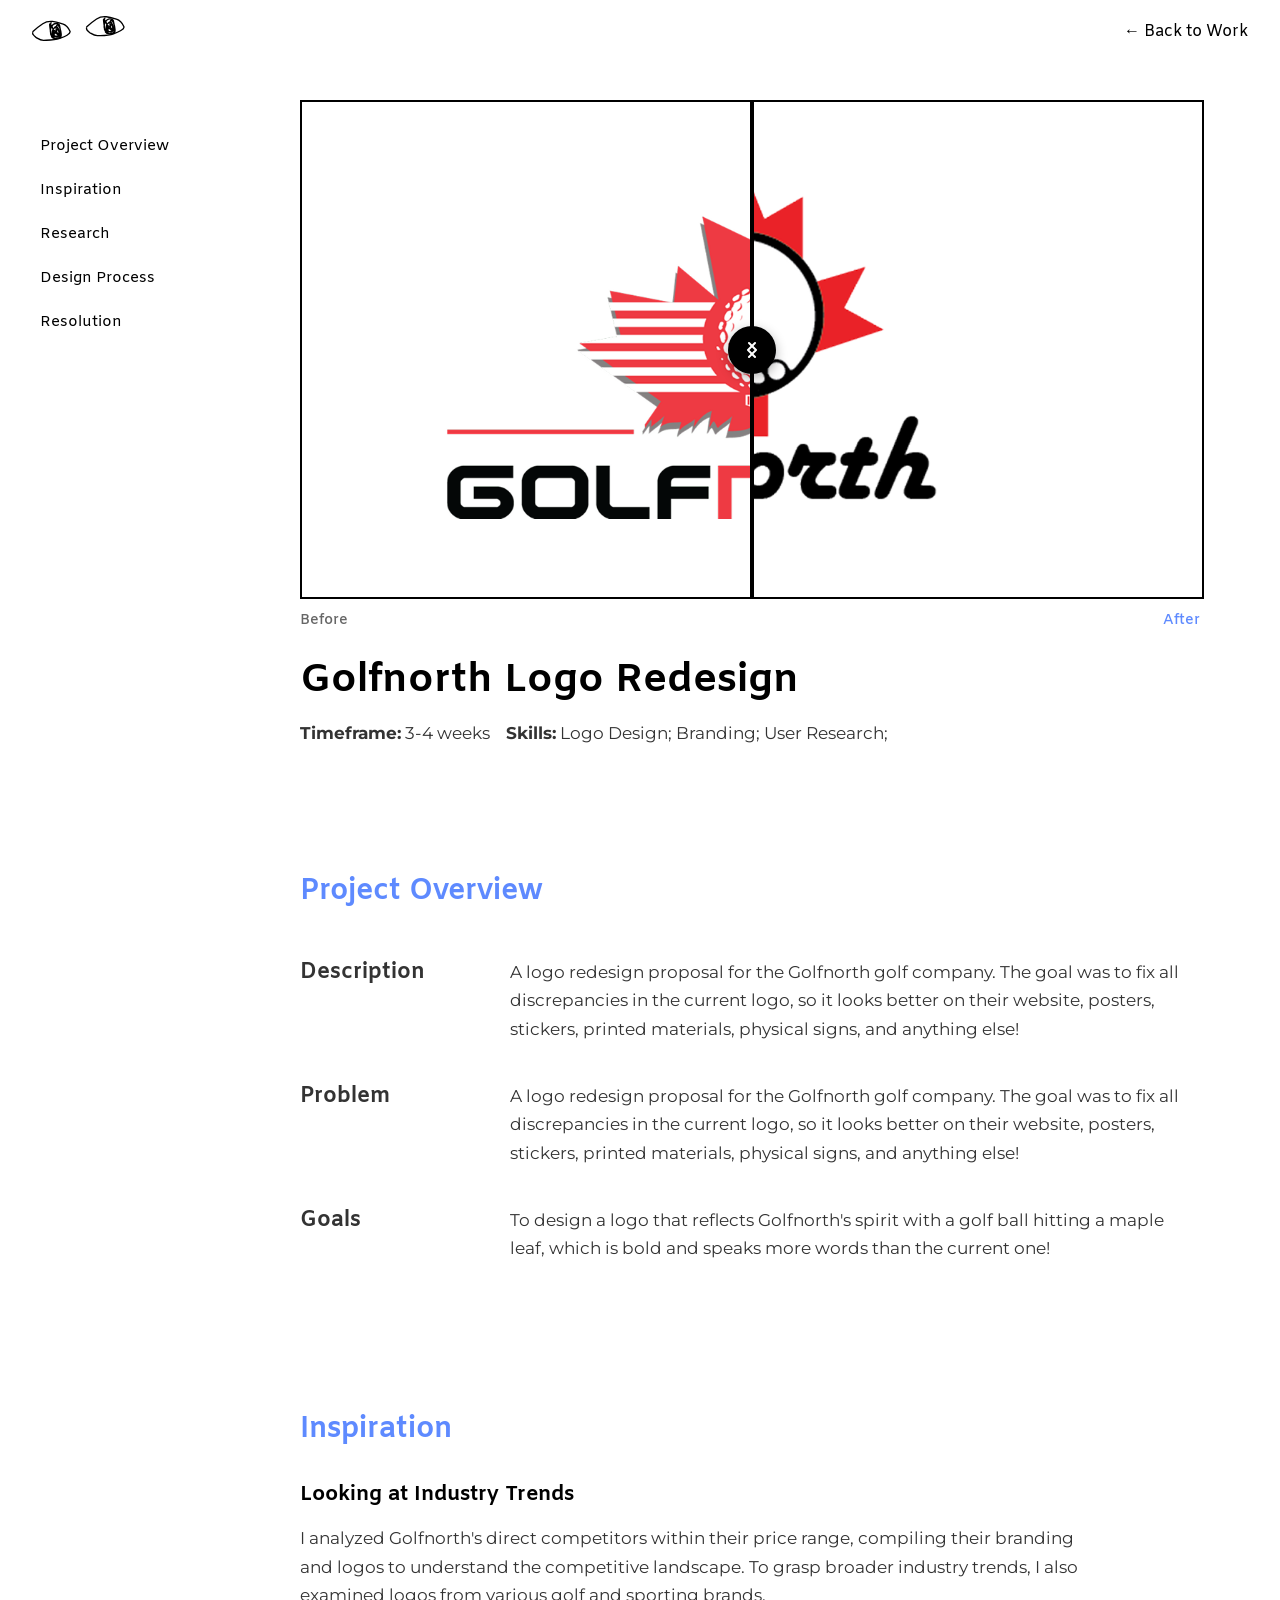
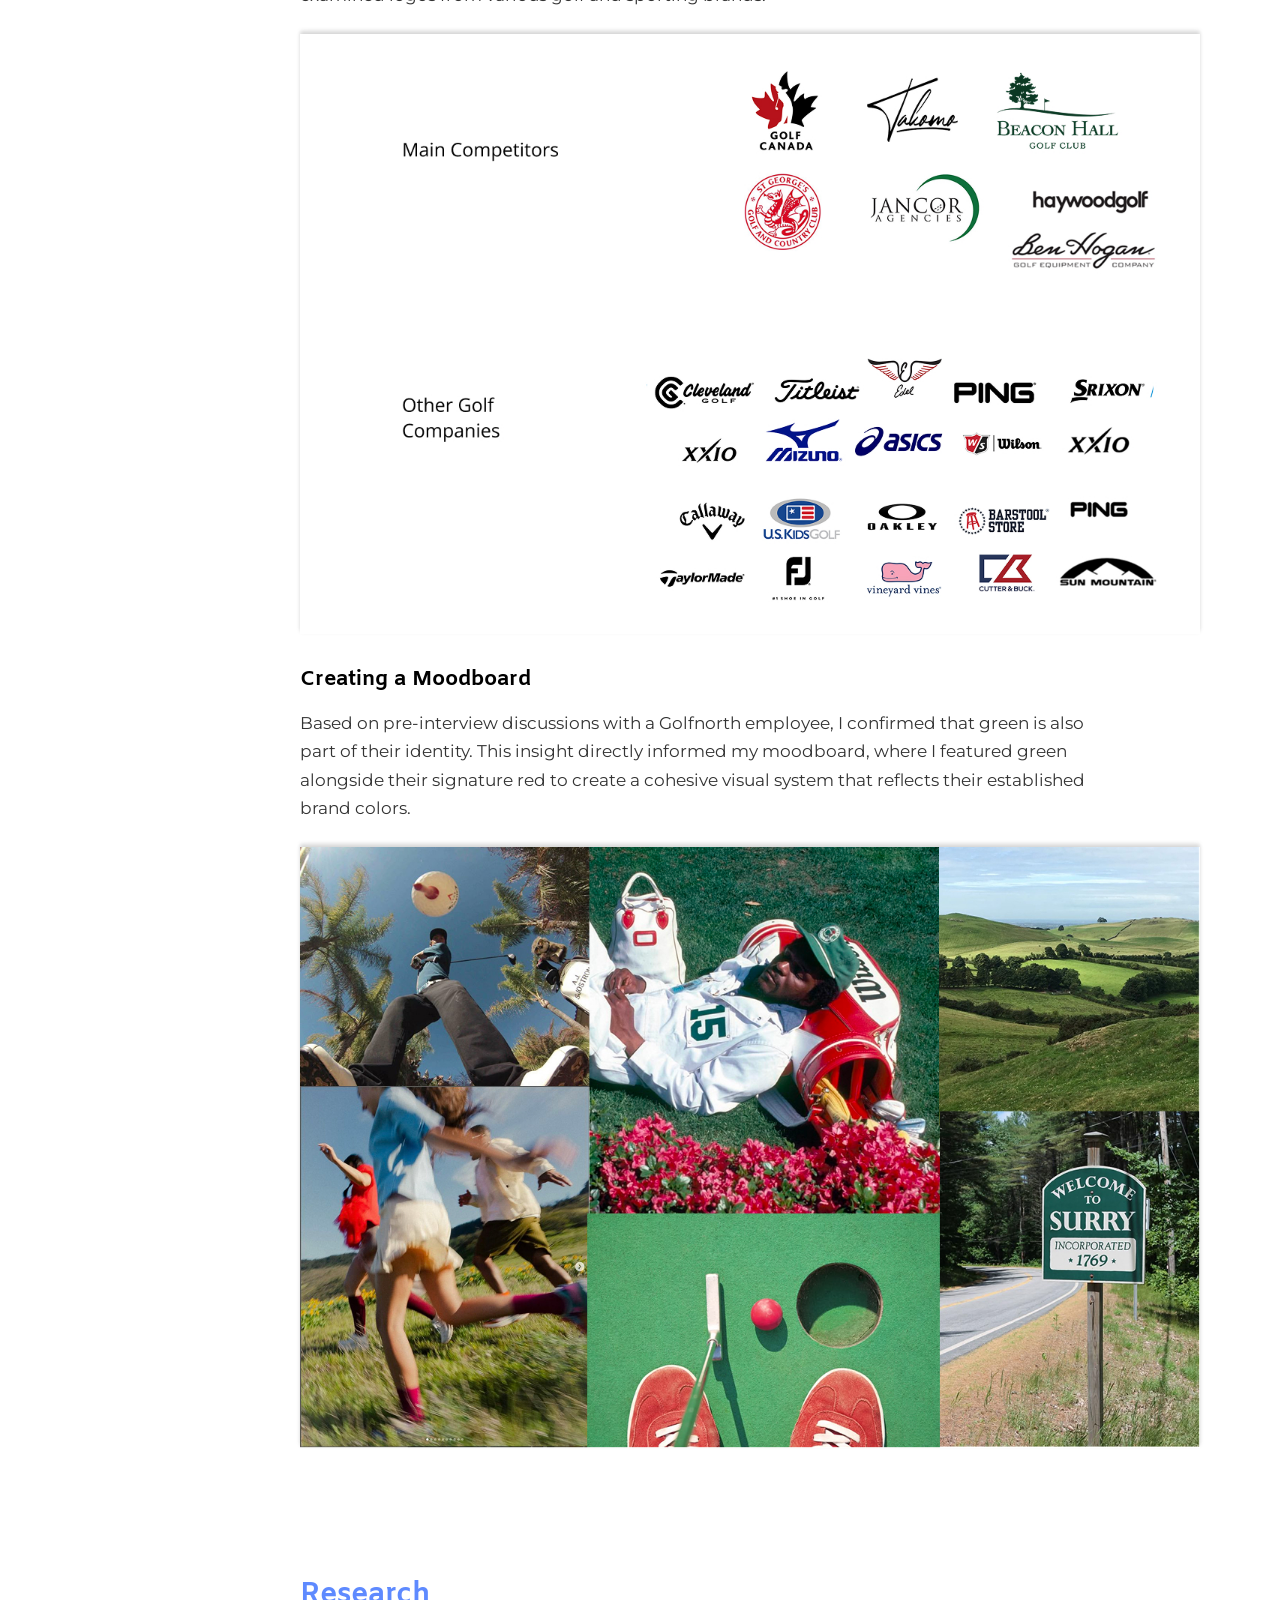
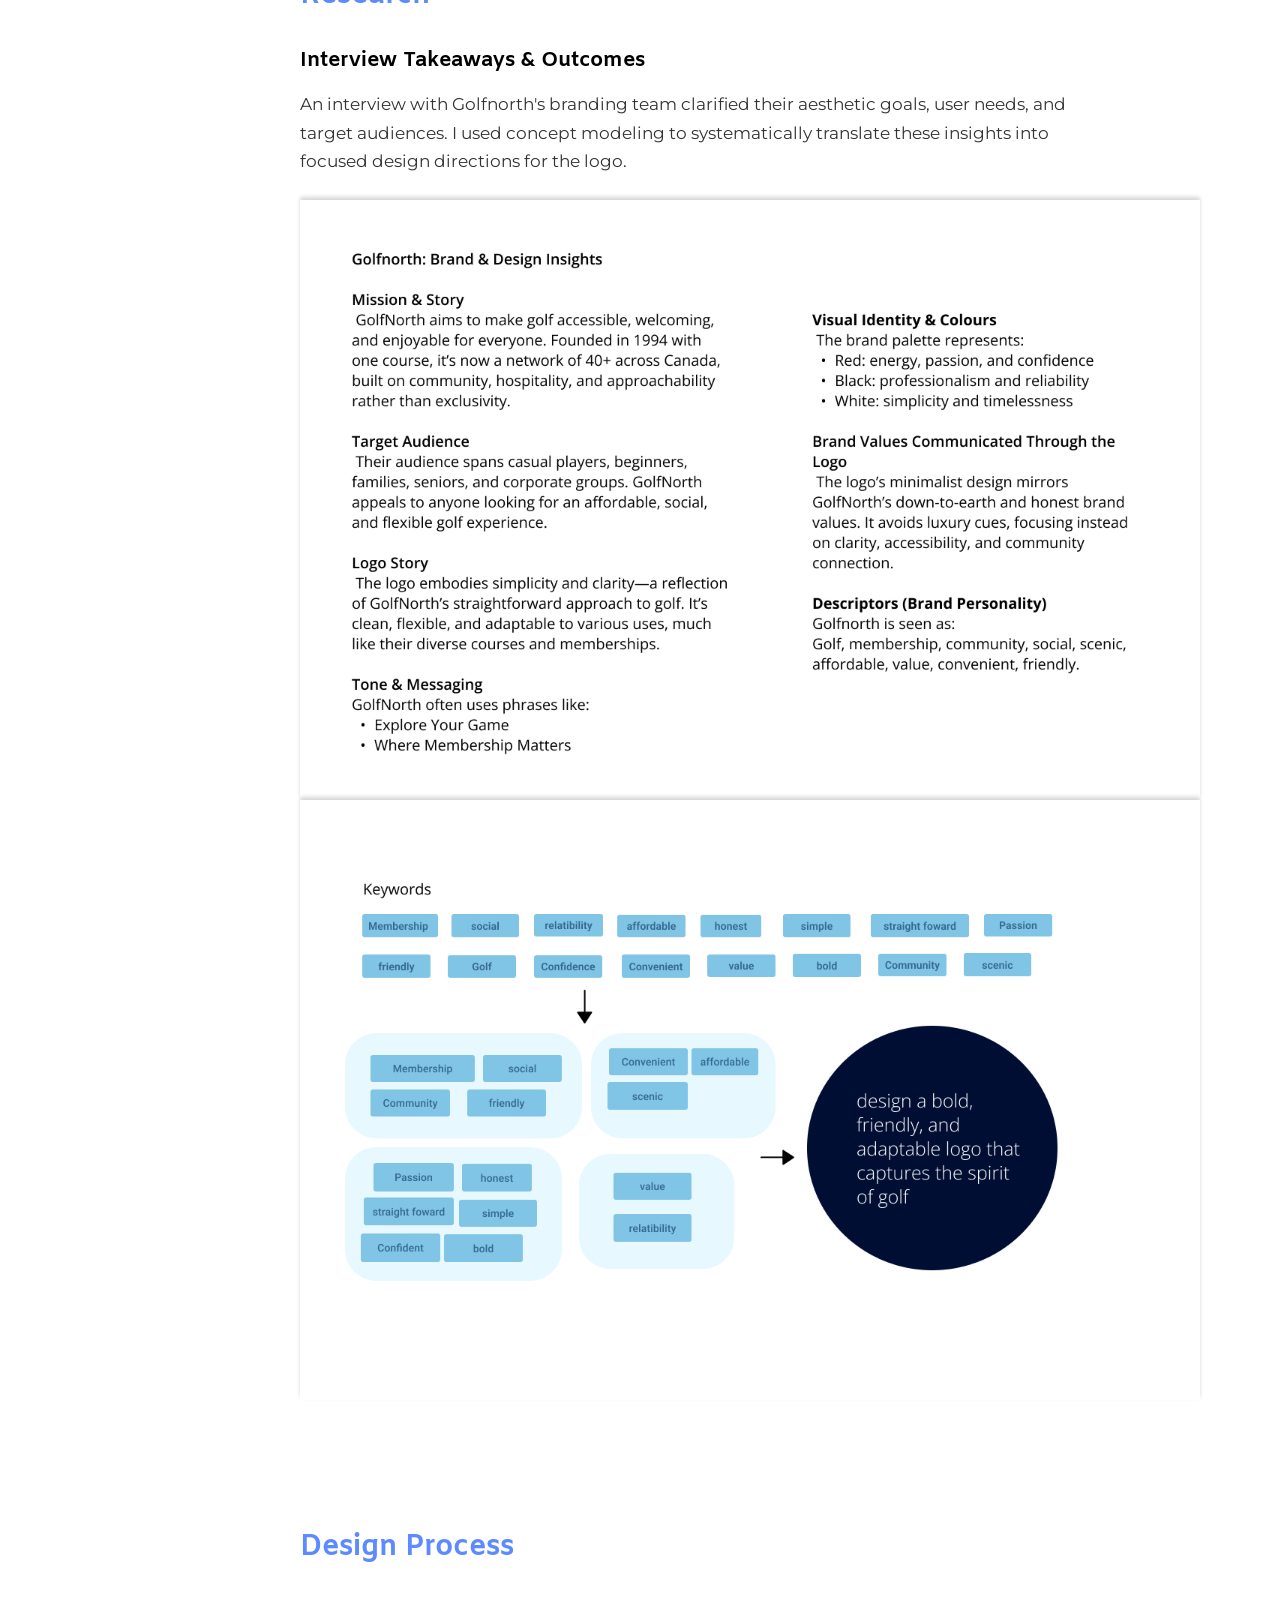
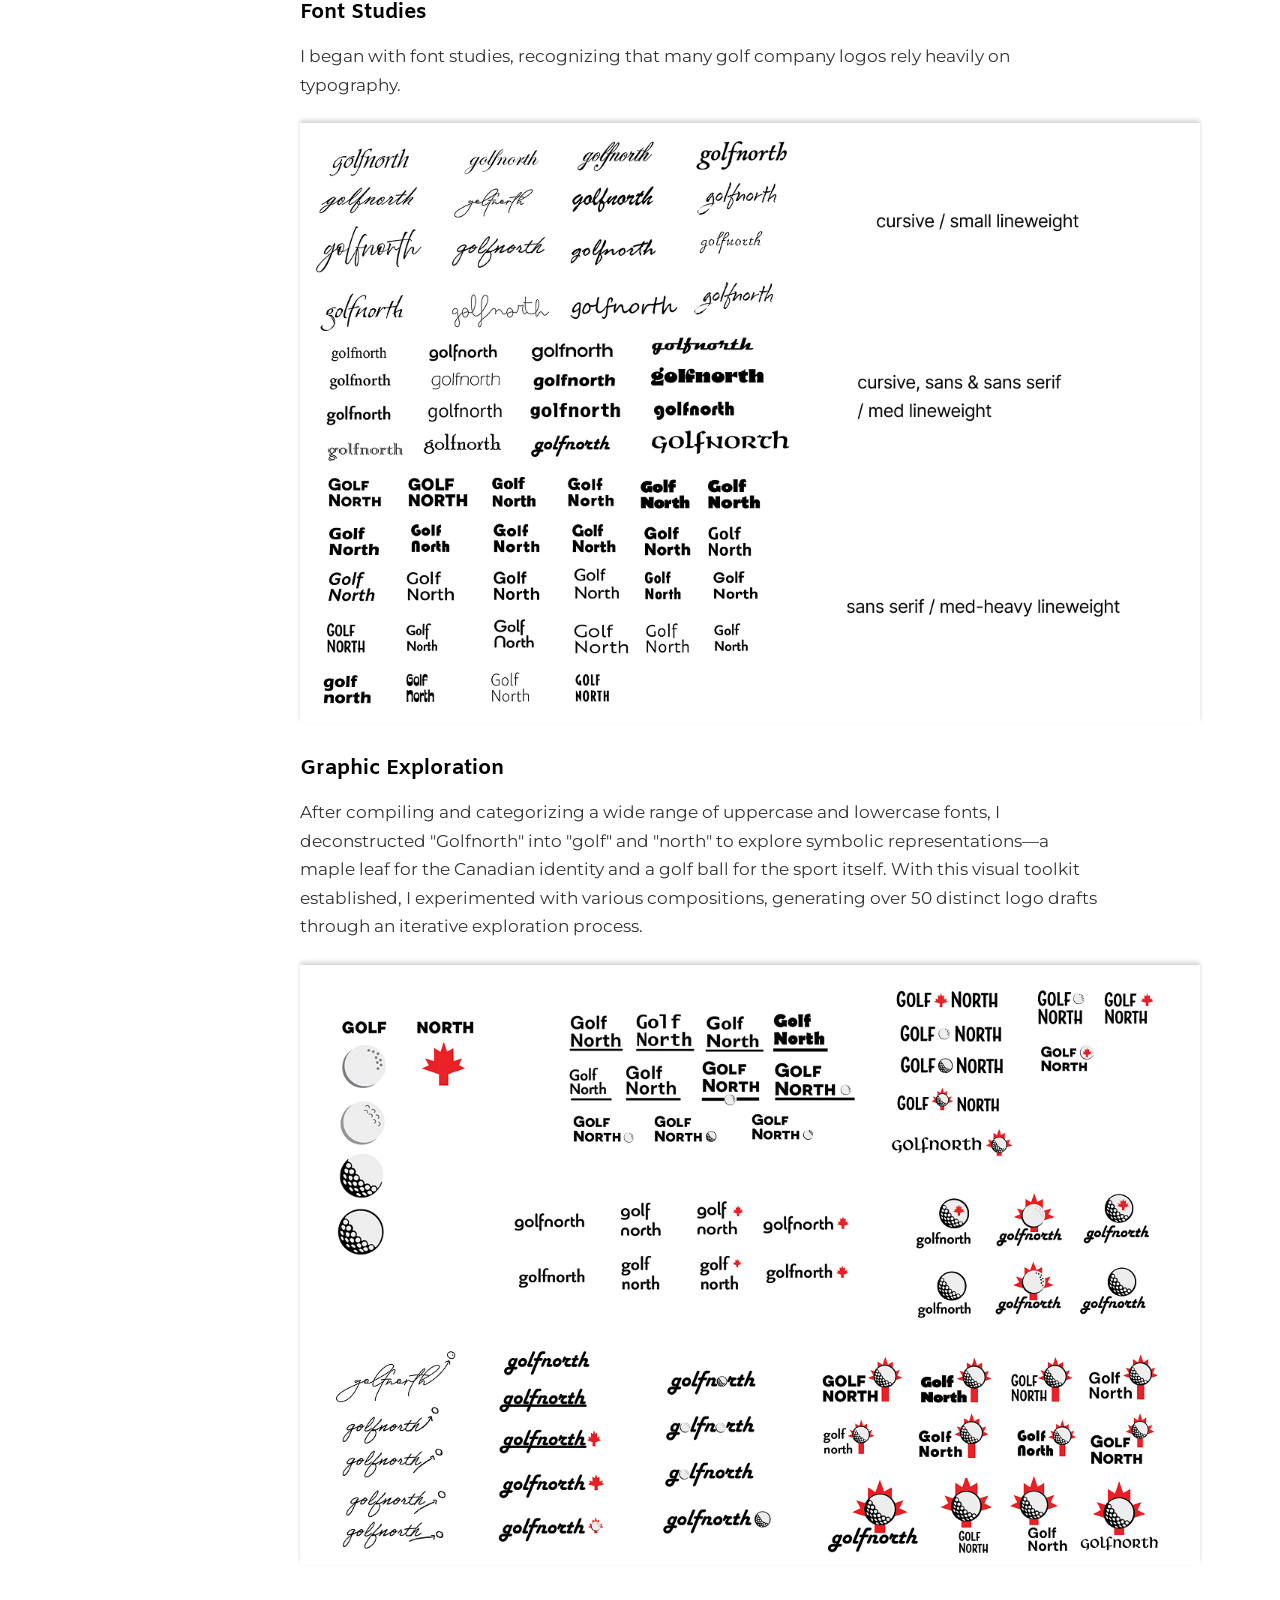
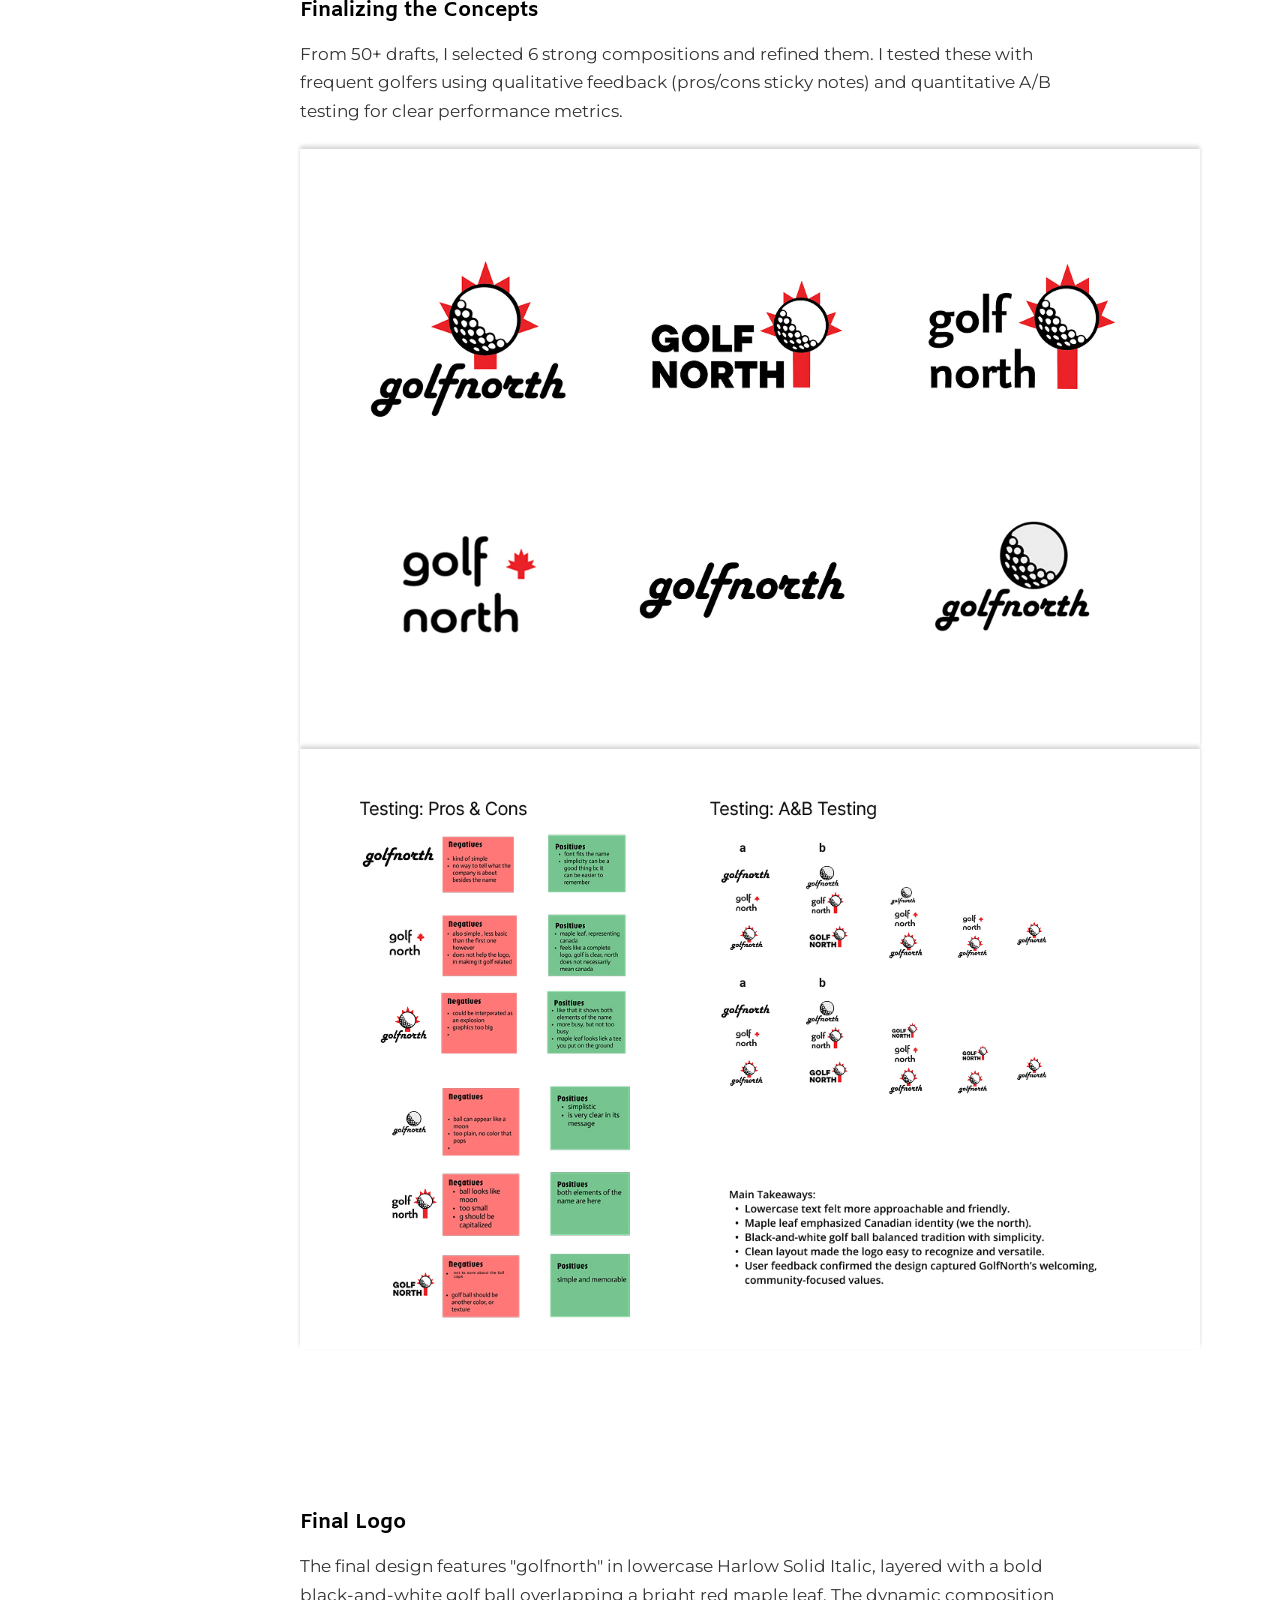
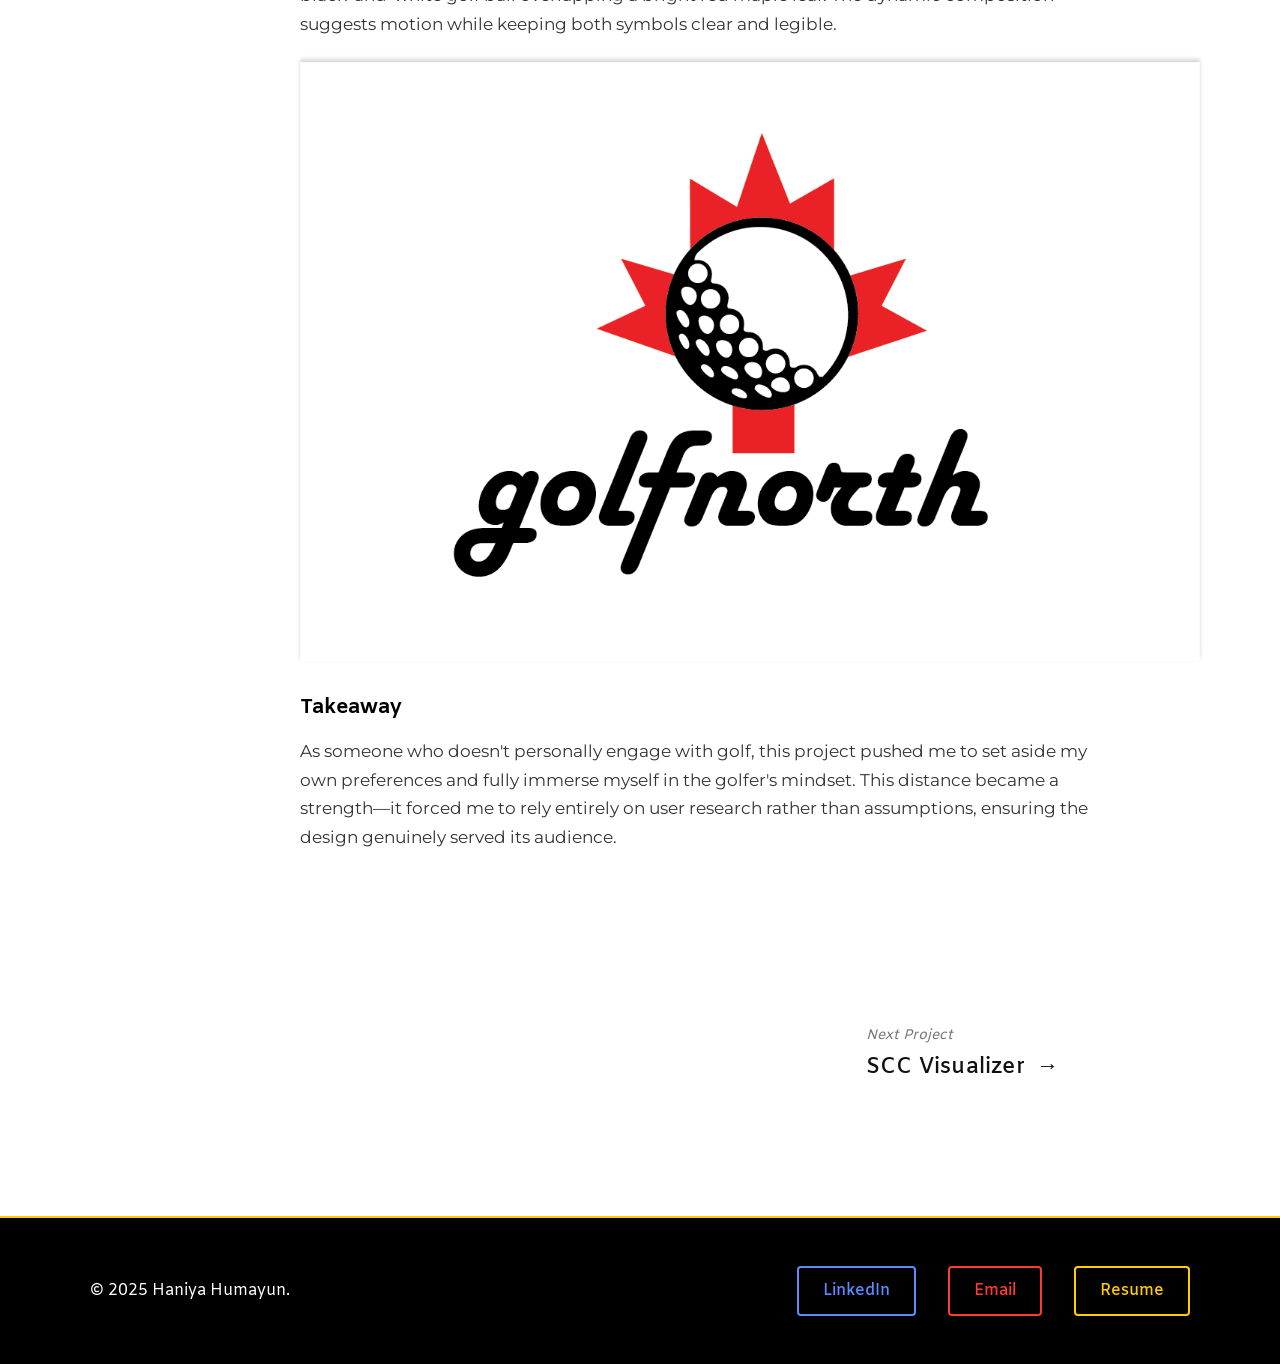
==== golf.HTML @ 15793530 "Add files via upload" ====
<!doctype html>
<html lang="en">
<head>
  <meta charset="UTF-8" />
  <meta name="viewport" content="width=device-width, initial-scale=1.0" />
  <title>Golfnorth Redesign - Haniya Humayun</title>
  <link href="https://fonts.googleapis.com/css2?family=Amiko:wght@400;700&family=Montserrat:wght@300;400;600&display=swap" rel="stylesheet">
  <link rel="stylesheet" href="base.css" />
<link rel="stylesheet" href="project.css" />
</head>
<body class="project-page golf-page">
  <!-- Header -->
  <header class="project-header">
    <a href="index.html" class="eyes-logo">
      <img src="eyelogo.svg" alt="Logo" />
    </a>
    <a href="index.html#works" class="back-link">← Back to Work</a>
  </header>

  <main class="project-main">
    <div class="project-layout">
      <!-- Vertical Navigation -->
      <nav class="project-nav" id="projectNav">
  <div class="nav-sticky">
    <a href="#overview">Project Overview</a>
    <a href="#inspiration">Inspiration</a>
    <a href="#research">Research</a>
    <a href="#design-process">Design Process</a>
    <a href="#resolution">Resolution</a>
  </div>
</nav>

      <!-- Content -->
      <div class="project-content">
        
        <!-- Hero with Before/After Slider -->
        <section id="hero" class="content-section">
          <div class="before-after-slider">
            <div class="slider-container">
              <img src="afterafter.png" alt="Old Golfnorth Logo" class="before-image" />
              <img src="beforebefore.png" alt="New Golfnorth Logo" class="after-image" />
              <div class="slider-handle" id="sliderHandle">
                <div class="slider-line"></div>
                <div class="slider-button">
                  <svg width="24" height="24" viewBox="0 0 24 24" fill="none" xmlns="http://www.w3.org/2000/svg">
                    <path d="M15 19L8 12L15 5" stroke="white" stroke-width="2" stroke-linecap="round" stroke-linejoin="round"/>
                    <path d="M9 19L16 12L9 5" stroke="white" stroke-width="2" stroke-linecap="round" stroke-linejoin="round"/>
                  </svg>
                </div>
              </div>
            </div>
            <div class="slider-labels">
              <span class="label-before">Before</span>
              <span class="label-after">After</span>
            </div>
          </div>
          
         <div class="hero-meta">
      <h1>Golfnorth Logo Redesign</h1>
      <p class="project-meta">
        <strong>Timeframe:</strong> 3-4 weeks &nbsp;&nbsp;
        <strong>Skills:</strong> Logo Design; Branding; User Research; 
      </p>
    </div>
        </section>

        <!-- Project Overview -->
        <section id="overview" class="content-section">
          <h2>Project Overview</h2>
          <div class="overview-item">
            <h3>Description</h3>
            <p>A logo redesign proposal for the Golfnorth golf company. The goal was to fix all discrepancies in the current logo, so it looks better on their website, posters, stickers, printed materials, physical signs, and anything else!</p>
          </div>

          <div class="overview-item">
            <h3>Problem</h3>
            <p>A logo redesign proposal for the Golfnorth golf company. The goal was to fix all discrepancies in the current logo, so it looks better on their website, posters, stickers, printed materials, physical signs, and anything else!</p>
          </div>

          <div class="overview-item">
            <h3>Goals</h3>
            <p>To design a logo that reflects Golfnorth's spirit with a golf ball hitting a maple leaf, which is bold and speaks more words than the current one!</p>
          </div>
        </section>

        <!-- Inspiration -->
        <section id="inspiration" class="content-section">
          <h2>Inspiration</h2>
          <h3>Looking at Industry Trends</h3>
          <p>I analyzed Golfnorth's direct competitors within their price range, compiling their branding and logos to understand the competitive landscape. To grasp broader industry trends, I also examined logos from various golf and sporting brands.</p>
          <div class="content-image">
            <img src="brand.jpg" alt="Brand Analysis" />
          </div>
          <h3>Creating a Moodboard</h3>
          <p>Based on pre-interview discussions with a Golfnorth employee, I confirmed that green is also part of their identity. This insight directly informed my moodboard, where I featured green alongside their signature red to create a cohesive visual system that reflects their established brand colors.</p>
          <div class="content-image">
            <img src="research.jpg" alt="Design Research" />
          </div>
        </section>

        <!-- Research -->
        <section id="research" class="content-section">
          <h2>Research</h2>
          <h3>Interview Takeaways & Outcomes</h3>
          <p>An interview with Golfnorth's branding team clarified their aesthetic goals, user needs, and target audiences. I used concept modeling to systematically translate these insights into focused design directions for the logo.</p>
          <div class="content-image">
            <img src="interview.jpg" alt="User Interview" />
          </div>
          <div class="content-image">
            <img src="keyword.jpg" alt="Keyword Mapping" />
          </div>
        </section>

        <!-- Design Process -->
        <section id="design-process" class="content-section">
          <h2>Design Process</h2>
          <h3>Font Studies</h3>
          <p>I began with font studies, recognizing that many golf company logos rely heavily on typography.</p>
          <div class="content-image">
            <img src="fontstudy.jpg" alt="Font Studies" />
          </div>
           <h3>Graphic Exploration</h3>
          <p> After compiling and categorizing a wide range of uppercase and lowercase fonts, I deconstructed "Golfnorth" into "golf" and "north" to explore symbolic representations—a maple leaf for the Canadian identity and a golf ball for the sport itself. With this visual toolkit established, I experimented with various compositions, generating over 50 distinct logo drafts through an iterative exploration process.</p>
          <div class="content-image">
            <img src="designdraft.jpg" alt="Design Drafts" />
          </div>
        <h3>Finalizing the Concepts</h3>
          <p>From 50+ drafts, I selected 6 strong compositions and refined them. I tested these with frequent golfers using qualitative feedback (pros/cons sticky notes) and quantitative A/B testing for clear performance metrics.</p>
          <div class="content-image">
            <img src="top6.jpg" alt="Top 6 Concepts" />
          </div>
          <div class="content-image">
            <img src="testing.jpg" alt="User Testing" />
          </div>
        </section>

        <!-- Resolution -->
        <section id="resolution" class="content-section">
          <h3>Final Logo</h3>
          <p>The final design features "golfnorth" in lowercase Harlow Solid Italic, layered with a bold black-and-white golf ball overlapping a bright red maple leaf. The dynamic composition suggests motion while keeping both symbols clear and legible.</p>
          <div class="content-image">
            <img src="finalfinal.png" alt="Final Logo Design" />
          </div>
            <h3>Takeaway</h3>
        <p>As someone who doesn't personally engage with golf, this project pushed me to set aside my own preferences and fully immerse myself in the golfer's mindset. This distance became a strength—it forced me to rely entirely on user research rather than assumptions, ensuring the design genuinely served its audience.</p>
        </section>

        <!-- Next Project -->
        <section class="next-project">
  <a href="scc.HTML" class="next-card">
    <span class="next-kicker">Next Project</span>
    <span class="next-title">
      SCC Visualizer <span class="next-arrow">→</span>
    </span>
  </a>
</section>
      </div>
    </div>
  </main>
  <footer id="contact">
      <div class="footer-content">
        <div class="footer-text">
          <p>© 2025 Haniya Humayun.</p>
        </div>
        <div class="footer-links">
          <a href="https://www.linkedin.com/in/haniya-butt-5ba002354/" class="footer-link linkedin" target="_blank">
            LinkedIn
          </a>
          <a href="mailto:haniyahumayun@gmail.com" class="footer-link email">
            Email
          </a>
          <a href="https://drive.google.com/file/d/1EtTj3OtxNpZwKZVB-AjChbu73V7cDmTo/view?usp=sharing" class="footer-link resume" target="_blank">
            Resume
          </a>
        </div>
      </div>
    </footer>
  <script src="script.js"></script>
  <script src="golf-slider.js"></script>
</body>
</html>
---- base.css ----
.skip {
  position: absolute;
  left: -999px;
  top: auto;
  width: 1px;
  height: 1px;
  overflow: hidden;
}

.skip:focus {
  position: absolute;
  left: 1rem;
  top: 1rem;
  width: auto;
  height: auto;
  background: #fff;
  color: #000;
  padding: 0.5rem 1rem;
  border: 2px solid black;
  text-decoration: none;
  z-index: 999;
}

:root {
  --bg: #fff;
  --text: #0b0b0b;
  --muted: #f2f2f2;
  --accent-red: #FF3B30;
  --accent-blue: #5E8AFF; 
  --accent-yellow: #FFCC00;
  --transition: 200ms ease-in-out;
  --max-width: 1100px;
}

/* --- GLOBAL --- */
body {
  margin: 0;
  font-family: 'Amiko', sans-serif; 
  background: #fff;
  color: #000;
  overflow-x: hidden;
}

h1, h2 {
  font-family: 'Amiko', sans-serif;
}

a {
  text-decoration: none;
  color: inherit;
}

a:hover {
  text-decoration: none;
}

@media (max-width: 768px) {
  .footer-content {
    flex-direction: column;
    text-align: center;
    gap: 1.5rem;
  }
  
  .footer-links {
    gap: 1rem;
  }
  
  .footer-link {
    padding: 0.6rem 1.2rem;
    font-size: 0.9rem;
  }
}

/* --- FOOTER --- */
footer {
  text-align: center;
  padding: 3rem 2rem;
  background: #000;
  color: #fff;
  border-top: 2px solid var(--accent-yellow);
}

.footer-content {
  max-width: var(--max-width);
  margin: 0 auto;
  display: flex;
  justify-content: space-between;
  align-items: center;
  flex-wrap: wrap;
  gap: 2rem;
}

.footer-text p {
  margin: 0;
  font-family: 'Amiko', sans-serif;
}

.footer-links {
  display: flex;
  gap: 2rem;
}

.footer-link {
  padding: 0.8rem 1.5rem;
  border: 2px solid;
  font-family: 'Amiko', sans-serif;
  text-decoration: none;
  font-weight: 600;
  transition: all 0.3s ease;
  border-radius: 4px;
}

.footer-link.linkedin {
  border-color: var(--accent-blue);
  color: var(--accent-blue);
}

.footer-link.email {
  border-color: var(--accent-red);
  color: var(--accent-red);
}

.footer-link.resume {
  border-color: var(--accent-yellow);
  color: var(--accent-yellow);
}

.footer-link:hover {
  transform: translateY(-3px);
  box-shadow: 0 5px 15px rgba(0,0,0,0.3);
}

.footer-link.linkedin:hover {
  background: var(--accent-blue);
  color: #000;
}

.footer-link.email:hover {
  background: var(--accent-red);
  color: #fff;
}

.footer-link.resume:hover {
  background: var(--accent-yellow);
  color: #000;
}
---- project.css ----
.project-page .hero-section {
  /* project hero spacing only */
}

.project-header {
  position: fixed;
  top: 0;
  width: 100%;
  background: white;
  display: flex;
  justify-content: space-between;
  align-items: center;
  padding: 1rem 2rem;
  z-index: 1000;
  box-sizing: border-box;
}

.eyes-logo {
  display: block;
}

.eyes-logo img {
  height: 25px;
  width: auto;
}

.back-link {
  font-family: 'Amiko', sans-serif;
  text-decoration: none;

  transition: all 0.3s ease;
}

.back-link:hover {
  text-decoration: underline;
}

.project-main {
  margin-top: 64px;
  padding-bottom: 3rem;
}

/* LAYOUT */
.project-layout {
  display: grid;
  grid-template-columns: 220px 1fr;
  gap: 0;
  max-width: 100%;
}

/* Vertical Navigation - Hidden initially, shows on scroll */
/* Vertical Navigation - Hidden initially, shows on scroll */
.project-nav {
  position: sticky;              /* stays in grid, sticks when scrolling */
  top: 96px;                     /* header (64px) + a little breathing room */
  align-self: start;

  width: 220px;
  max-height: calc(100vh - 96px);
  overflow-y: auto;

  background: white;

  opacity: 0;
  pointer-events: none;
  transform: translateY(-6px);
  transition: opacity 0.25s ease, transform 0.25s ease;
}

.project-nav.visible {
  opacity: 1;
  pointer-events: auto;
  transform: translateY(0);
}

.project-nav.visible {
  opacity: 1;
  pointer-events: all;
}

.nav-sticky {
  padding: 2rem 1.5rem;
}

.nav-sticky a {
  display: block;
  font-family: 'Amiko', sans-serif;
  text-decoration: none;
  color: #000;
  padding: 0.5rem 0;
  font-size: 0.95rem;
  border-left: 3px solid transparent;
  padding-left: 0.8rem;
  transition: all 0.3s ease;
  margin-bottom: 0.5rem;
}

.nav-sticky a:hover {
  border-left-color: var(--accent-blue);
  padding-left: 1.2rem;
}

.nav-sticky a.active {
  border-left-color: var(--accent-blue);
  font-weight: 700;
  color: var(--accent-blue);
}

/* Content Area */
.project-content {
  grid-column: 2;
  min-width: 0;
}

/* Sections */
.content-section {
  padding: 4rem 5rem;
  width: 100%;
  box-sizing: border-box;
}

.hero-section {
  padding-top: 2rem !important;
}

.content-section h1 {
  font-size: 2.5rem;
  font-family: 'Amiko', sans-serif;
  margin: 2rem 0 1rem 0;
  color: #000;
}

.wip-badge {
  font-size: 1rem;
  background: var(--accent-yellow);
  padding: 0.3rem 0.8rem;
  border-radius: 4px;
  font-weight: 600;
  margin-left: 0.5rem;
}

.project-meta {
  font-family: 'Montserrat', sans-serif;
  color: #666;
  margin-bottom: 3rem;
}

.project-subtitle {
  font-size: 1.3rem;
  font-family: 'Montserrat', sans-serif;
  color: #666;
  margin: 0 0 1.5rem 0;
  max-width: 700px;
  line-height: 1.5;
}

.content-section h2 {
  font-size: 1.8rem;
  font-family: 'Amiko', sans-serif;
  margin: 0 0 1.5rem 0;
  color: var(--accent-blue);
}

.content-section h3 {
  font-size: 1.3rem;
  font-family: 'Amiko', sans-serif;
  margin: 2rem 0 1rem 0;
  color: #000;
}

.content-section p {
  font-family: 'Montserrat', sans-serif;
  font-size: 1.05rem;
  line-height: 1.7;
  margin: 0 0 1.5rem 0;
  max-width: 800px;
  color: #333;
}

.under-construction {
  font-style: italic;
  color: #999;
}

.overview-item {
  margin-bottom: 2rem;
}

.overview-item h3 {
  font-size: 1.1rem;
  font-weight: 700;
  color: #000;
  margin-bottom: 0.5rem;
}

/* LARGE HERO LAPTOP SECTION */
.hero-laptop-wrapper {
  position: relative;
  width: 100%;
  min-height: 85vh;
  display: flex;
  align-items: center;
  justify-content: center;
  padding: 2rem 0;
  margin-bottom: 2rem;
}


.laptop-full-image {
  width: 100%;
  height: auto;
  display: block;
}

.hero-laptop-wrapper .skills-badge {
  position: absolute;
  top: 50%;
  right: 5%;
  transform: translateY(-50%);
  font-family: 'Montserrat', sans-serif;
  font-size: 0.95rem;
  color: #333;
  background: #fff;
  padding: 1.5rem;
  border: 2px solid #e0e0e0;
  border-radius: 8px;
  max-width: 180px;
  text-align: left;
  line-height: 1.6;
  box-shadow: 0 2px 8px rgba(0,0,0,0.08);
}

.skills-badge strong {
  display: block;
  margin-bottom: 0.3rem;
  color: #000;
}

.hero-text-content {
  text-align: center;
  margin-bottom: 3rem;
  padding: 0 2rem;
}

.hero-text-content h1 {
  margin-top: 0;
}


.click-indicator {
  position: absolute;
  bottom: -2.5rem;
  left: 50%;
  transform: translateX(-50%);
  font-family: 'Amiko', sans-serif;
  font-size: 0.9rem;
  color: var(--accent-blue);
  font-weight: 600;
  opacity: 0;
  transition: opacity 0.3s ease;
}

.laptop-mockup:hover .click-indicator {
  opacity: 1;
}


/* CENTER: laptop */
.journey-page .laptop-link {
  display: block;
  flex: 1 1 auto;
  max-width: 760px;
}

.journey-page .laptop-mockup-large {
  width: 100%;
  max-width: 760px;
  margin: 0 auto;
}

.journey-page .laptop-full-image {
  width: 100%;
  height: auto;
  max-height: 58vh;      /* THIS is what makes it fit on screen */
  object-fit: contain;
  display: block;
}

/* RIGHT: skills */
.journey-page .hero-skills {
  flex: 0 0 240px;
  font-family: 'Montserrat', sans-serif;
  font-size: 1.05rem;
  line-height: 1.5;
  color: #333;
}

.journey-page .hero-skills strong {
  font-family: 'Amiko', sans-serif;
  color: #000;
}

/* Responsive: stack nicely */
@media (max-width: 900px) {
  .journey-page .hero-row {
    flex-direction: column;
    text-align: center;
    gap: 1.25rem;
  }

  .journey-page .hero-left-note,
  .journey-page .hero-skills {
    flex: none;
    width: 100%;
    text-align: center;
  }

  .journey-page .hero-arrow {
    margin: 0 auto;
  }

  .journey-page .laptop-full-image {
    max-height: 50vh;
  }
}
/* BEFORE/AFTER SLIDER */
.before-after-slider {
  max-width: 800px;
  margin: 0 auto 3rem;
}

.slider-container {
  position: relative;
  width: 100%;
  height: 500px;
  overflow: hidden;
  border: 2px solid #000;
  cursor: ew-resize;
  user-select: none;
}

.before-image,
.after-image {
  position: absolute;
  top: 0;
  left: 0;
  width: 100%;
  height: 100%;
  object-fit: cover;
}

.after-image {
  clip-path: inset(0 50% 0 0);
}

.slider-handle {
  position: absolute;
  top: 0;
  left: 50%;
  transform: translateX(-50%);
  width: 4px;
  height: 100%;
  background: #000;
  cursor: ew-resize;
  z-index: 10;
}

.slider-line {
  width: 100%;
  height: 100%;
  background: #000;
}

.slider-button {
  position: absolute;
  top: 50%;
  left: 50%;
  transform: translate(-50%, -50%);
  width: 48px;
  height: 48px;
  background: #000;
  border-radius: 50%;
  display: flex;
  align-items: center;
  justify-content: center;
  box-shadow: 0 4px 12px rgba(0,0,0,0.3);
}

.slider-labels {
  display: flex;
  justify-content: space-between;
  padding: 1rem 0;
  font-family: 'Amiko', sans-serif;
  font-weight: 600;
  font-size: 0.9rem;
}

.label-before {
  color: #666;
}

.label-after {
  color: var(--accent-blue);
}

/* IMAGE GRID */
.image-grid {
  display: grid;
  grid-template-columns: 1fr;
  gap: 2rem;
  margin: 3rem 0;
  max-width: 1000px;
}

.image-grid.single {
  grid-template-columns: 1fr;
}

.content-image {
  width: 100%;
  background: var(--muted);
  display: flex;
  align-items: center;
  justify-content: center;
  overflow: hidden;
  cursor: pointer;
  position: relative;
  transition: all 0.4s ease;
  min-height: 300px;
  box-shadow: 0 -2px 4px rgba(0,0,0,0.10), 0 -4px 4px rgba(0,0,0,0.08);
}

/* Drop Shadow for White Images */
.content-image.shadowed {
  box-shadow: 0 -2px 4px rgba(0,0,0,0.1), 0 -4px 4px rgba(0,0,0,0.08);
  filter: blur(0); /* Enable blur context */
}


.content-image img {
  width: 100%;
  height: auto;
  display: block;
  transition: transform 0.4s ease;
}

/* =========================
   PROJECT OVERVIEW — 2-COLUMN GRID (label + content)
   Works for Journey, Golf, SCC (and any page using .overview-item)
   ========================= */

#overview .overview-item{
  display: grid;
  grid-template-columns: 170px 1fr;  /* LEFT labels | RIGHT content */
  column-gap: 2.5rem;
  row-gap: 0.5rem;
  align-items: start;

  padding: 1.2rem 0;
  margin: 0; /* override older margin-bottom */
}

/* Left column label (Description / Problem / Goals / Role) */
#overview .overview-item h3{
  margin: 0;
  font-family: "Amiko", sans-serif;
  font-size: 1.35rem;
  font-weight: 700;
  color: #333;
}

/* Right column paragraph */
#overview .overview-item p{
  margin: 0;
  max-width: none; /* IMPORTANT: remove the 800px clamp for this layout */
}

/* Optional: slightly tighter spacing under the "Project Overview" h2 */
#overview h2{
  margin-bottom: 1.75rem;
}

/* Responsive: stack label above text on smaller screens */
@media (max-width: 768px){
  #overview .overview-item{
    grid-template-columns: 1fr;
    row-gap: 0.4rem;
    padding: 1rem 0;
  }

  #overview .overview-item h3{
    font-size: 1.2rem;
  }
}

/* Lightbox */
.lightbox {
  display: none;
  position: fixed;
  top: 0;
  left: 0;
  width: 100%;
  height: 100%;
  background: rgba(0, 0, 0, 0.95);
  z-index: 9999;
  align-items: center;
  justify-content: center;
  cursor: pointer;
  animation: fadeIn 0.3s ease;
}

.lightbox.active {
  display: flex;
}

.lightbox img {
  max-width: 90%;
  max-height: 90vh;
  object-fit: contain;
  box-shadow: 0 10px 50px rgba(0,0,0,0.5);
  animation: zoomIn 0.3s ease;
}

.lightbox-close {
  position: absolute;
  top: 1.5rem;
  right: 1.5rem;

  font-size: 2rem;
  font-family: 'Amiko', sans-serif;
  font-weight: 600;

  color: #fff;
  background: none;
  border: none;

  cursor: pointer;
  line-height: 1;
}

@keyframes fadeIn {
  from { opacity: 0; }
  to { opacity: 1; }
}

@keyframes zoomIn {
  from {
    transform: scale(0.8);
    opacity: 0;
  }
  to {
    transform: scale(1);
    opacity: 1;
  }
}

/* CTA Button */
.cta-button {
  display: inline-block;
  padding: 1rem 2rem;
  background: var(--accent-blue);
  color: white;
  font-family: 'Amiko', sans-serif;
  font-weight: 600;
  border-radius: 4px;
  text-decoration: none;
  transition: all 0.3s ease;
  margin-top: 2rem;
}

.cta-button:hover {
  background: #4a75e0;
  transform: translateY(-3px);
  box-shadow: 0 6px 20px rgba(94, 138, 255, 0.4);
}

/* Next Project */
.next-project {
  padding: 4rem 5rem;
  text-align: center;
}

.next-link {
  display: inline-block;
  padding: 1.5rem 3rem;
  border: 2px solid #000;
  text-decoration: none;
  color: inherit;
  transition: all 0.3s ease;
  background: white;
}

.next-link:hover {
  background: var(--accent-yellow);
  transform: translateY(-4px);
  box-shadow: 4px 4px 0 rgba(0,0,0,0.1);
}

.next-link span {
  font-family: 'Montserrat', sans-serif;
  display: block;
  margin-bottom: 0.5rem;
  font-size: 0.9rem;
  color: #666;
}

.next-link h3 {
  font-family: 'Amiko', sans-serif;
  margin: 0;
  font-size: 1.5rem;
}


/* ========================================
   RESPONSIVE DESIGN
   ======================================== */

@media (max-width: 1200px) {
  .hero-laptop-wrapper .skills-badge {
    position: static;
    transform: none;
    margin: 2rem auto 0;
    max-width: 350px;
  }
  
  .hero-laptop-container .skills-badge {
    position: static;
    transform: none;
    margin: 1rem auto;
    max-width: 300px;
  }
}

@media (max-width: 1024px) {
  .project-layout {
    grid-template-columns: 180px 1fr;
  }
  
  .project-nav {
    width: 180px;
  }

  .project-content {
    margin-left: 0px;
  }
  
  .content-section {
    padding: 3rem 3rem;
  }
}

@media (max-width: 768px) {
  .project-header {
    padding: 0.8rem 1rem;
    flex-wrap: wrap;
    gap: 1rem;
  }
  
  .project-layout {
    grid-template-columns: 1fr;
  }
  
  .project-nav {
    position: relative;
    top: 0;
    width: 100%;
    height: auto;
    border-right: none;
    border-bottom: 2px solid #000;
    opacity: 1;
    pointer-events: all;
  }
  
  .nav-sticky {
    display: flex;
    overflow-x: auto;
    gap: 1rem;
    padding: 1rem;
    -webkit-overflow-scrolling: touch;
  }
  
  .nav-sticky a {
    flex-shrink: 0;
    white-space: nowrap;
    padding: 0.5rem 1rem;
    margin-bottom: 0;
    border: 1px solid #e0e0e0;
    border-radius: 4px;
    font-size: 0.85rem;
    border-left: none;
  }
  
  .nav-sticky a:hover,
  .nav-sticky a.active {
    background: var(--accent-blue);
    color: white;
    border-color: var(--accent-blue);
  }

  .project-content {
    margin-left: 0;
  }
  
  .content-section {
    padding: 2rem 1.5rem;
  }
  
  .content-section h1 {
    font-size: 2rem;
  }
  
  .content-section h2 {
    font-size: 1.5rem;
  }
  
  .slider-container {
    height: 400px;
  }

  .next-project {
    padding: 2rem 1.5rem;
  }
}

@media (max-width: 480px) {
  header {
    flex-direction: column;
    gap: 0.5rem;
    padding: 0.5rem;
  }
  
  nav {
    gap: 0.75rem;
  }
  
  nav a {
    font-size: 0.8rem;
  }

  .content-section {
    padding: 1.5rem 1rem;
  }
  
  .project-header {
    padding: 0.6rem 0.8rem;
  }
  
  .content-section h1 {
    font-size: 1.7rem;
  }
  
  .content-section h2 {
    font-size: 1.3rem;
  }
  
  .slider-container {
    height: 300px;
  }
}


/* =========================================
   JOURNEYLINE HERO — FINAL OVERRIDES
   Paste at VERY BOTTOM of project.css
   ========================================= */

.journey-page .hero-section{
  padding-top: 2rem !important;
  padding-bottom: 2rem !important;
}

/* 3 columns: note | laptop | skills, then meta underneath */
.journey-page .hero-stage{
  max-width: 1100px;
  margin: 0 auto;
  padding: 0 2rem;

  display: grid;
  grid-template-columns: minmax(150px, 190px) minmax(320px, 1fr) minmax(180px, 260px);
  grid-template-rows: auto auto;
  column-gap: clamp(1rem, 3vw, 2.5rem);
  row-gap: 1rem;
  align-items: center;
}

/* LEFT NOTE */
.journey-page .hero-annotation{
  grid-column: 1;
  grid-row: 1;
  justify-self: end;
  align-self: center;
}

.journey-page .hero-annotation p{
  margin: 0 0 0.6rem 0;
  font-family: "Amiko", sans-serif;
  font-weight: 600;
  line-height: 1.2;
  font-size: 0.95rem;
}

/* Arrow scale down */
.journey-page .hero-annotation img{
  width: clamp(85px, 10vw, 120px);
  height: auto;
  display: block;
}

/* CENTER LAPTOP */
.journey-page .laptop-link{
  grid-column: 2;
  grid-row: 1;
  justify-self: center;
  width: 100%;
  max-width: 760px;
  display: block;
}

.journey-page .hero-laptop{
  width: 100%;
  height: auto;

  /* KEY: keeps it fitting on shorter screens */
  max-height: clamp(260px, 52vh, 520px);
  object-fit: contain;
  display: block;
}

/* RIGHT SKILLS */
.journey-page .hero-skills{
  grid-column: 3;
  grid-row: 1;
  justify-self: start;
  align-self: center;

  font-family: "Montserrat", sans-serif;
  font-size: 1rem;
  line-height: 1.6;
  color: #333;
}

.journey-page .hero-skills strong{
  font-family: "Amiko", sans-serif;
  color: #000;
}

/* TITLE/META UNDERNEATH (tighten spacing) */
.journey-page .hero-meta{
  grid-column: 1 / -1;
  grid-row: 2;
  text-align: center;
  margin-top: 0.25rem;
}

.journey-page .hero-meta h1{
  margin: 0.6rem 0 0.35rem 0;   /* smaller gap */
}

.journey-page .project-subtitle{
  margin: 0 0 0.9rem 0;        /* smaller gap */
}

/* Align hero text column with Overview column */
.journey-page #hero.content-section{
  padding-left: 5rem;
  padding-right: 5rem;
}
@media (max-width: 1024px){
  .journey-page #hero.content-section{
    padding-left: 3rem;
    padding-right: 3rem;
  }
}
@media (max-width: 768px){
  .journey-page #hero.content-section{
    padding-left: 1.5rem;
    padding-right: 1.5rem;
  }
}

/* RESPONSIVE: stack on smaller widths */
@media (max-width: 900px){
  .journey-page .hero-stage{
    grid-template-columns: 1fr;
    grid-template-rows: auto auto auto auto;
    text-align: center;
  }

  .journey-page .hero-annotation{
    grid-column: 1;
    grid-row: 1;
    justify-self: center;
  }

  .journey-page .laptop-link{
    grid-column: 1;
    grid-row: 2;
  }

  .journey-page .hero-skills{
    grid-column: 1;
    grid-row: 3;
    justify-self: center;
    text-align: center;
  }

  .journey-page .hero-meta{
    grid-column: 1;
    grid-row: 4;
  }
}

.journey-page .hero-stage{
  max-width: 1100px;
  margin: 0 auto;
}

/* Row: left note | laptop | skills */
.journey-page .hero-row{
  display: grid;
  grid-template-columns: 170px 1fr 240px;
  align-items: center;
  gap: clamp(1.25rem, 3vw, 2.5rem);
}

/* LEFT */
.journey-page .hero-annotation p{
  font-family: 'Amiko', sans-serif;
  font-weight: 600;
  margin: 0 0 0.6rem 0;
  line-height: 1.2;
}

/* Vector78 smaller */
.journey-page .hero-annotation img{
  width: clamp(70px, 6vw, 95px);
  height: auto;
  display: block;
}

/* CENTER laptop bigger, but still fits screen */
.journey-page .laptop-link img{
  width: 100%;
  /*max-width: 90%;
  max-height: 52vh;  */       /* key: keeps it fitting on smaller screens */
  object-fit: contain;
  display: block;
  margin: 0 auto;
}

/* RIGHT skills */
.journey-page .hero-skills{
  font-family: 'Montserrat', sans-serif;
  font-size: 1.05rem;
  line-height: 1.55;
  color: #333;
}
.journey-page .hero-skills strong{
  font-family: 'Amiko', sans-serif;
  color: #000;
}

/* BELOW: align hero text with the same left edge as your sections */
.journey-page .hero-meta{
  margin-top: 1.25rem;
  text-align: left; /* matches the overview column */
}

/* Tighten laptop-to-title spacing */
.journey-page .hero-meta h1{
  margin: 0.6rem 0 0.6rem 0;
}

/* Responsive stacking */
@media (max-width: 900px){
  .journey-page .hero-row{
    grid-template-columns: 1fr;
    text-align: center;
  }
  .journey-page .hero-meta{
    text-align: left; /* keep consistent with the page content */
  }
  .journey-page .hero-annotation{
    justify-self: center;
  }
  .journey-page .hero-skills{
    justify-self: center;
  }
  .journey-page .laptop-link img{
    max-height: 46vh;
  }
}

/* =========================
   GOLF HERO FIX (slider fits + aligns with title)
   ========================= */

.golf-page #hero {
  /* less vertical padding so everything fits on first screen */
  padding-top: 2.25rem;
  padding-bottom: 2.25rem;
}

/* keep slider + title in the same centered page column */
.golf-page #hero .before-after-slider,
.golf-page #hero .hero-meta {
  max-width: 1100px;   /* match your content-section “column” feel */
  margin-left: auto;
  margin-right: auto;
}

/* make the slider box shorter so the title stays visible */
.golf-page #hero .slider-container {
  height: clamp(260px, 55vh, 520px); /* key fix */
}

/* tighten space between slider and title */
.golf-page #hero .before-after-slider {
  margin-bottom: 1.5rem;
}

/* align title block nicely with the slider width */
.golf-page #hero .hero-meta {
  text-align: left;
}

/* reduce the big gap above the title */
.golf-page #hero .hero-meta h1 {
  margin: 0.5rem 0 0.75rem;
}

/* optional: keep labels snug */
.golf-page #hero .slider-labels {
  padding-top: 0.75rem;
  padding-bottom: 0;
}

/* =========================
   SCC HERO (wireframe match)
   ========================= */
.scc-page .hero-section{
  padding-top: 2rem;
  padding-bottom: 2rem;
}

/* 3-column hero row */
.scc-page .scc-hero-stage{
  position: relative;
  max-width: 1100px;
  margin: 0 auto 1.25rem;
  padding: 0 2rem;

  display: grid;
  grid-template-columns: 170px minmax(320px, 1fr) 240px;
  align-items: center;
  gap: clamp(1rem, 3vw, 2.5rem);
}

/* LEFT annotation */
.scc-page .scc-hero-annotation{
  justify-self: end;
  text-align: left;
  pointer-events: none;
}

.scc-page .scc-hero-annotation p{
  margin: 0 0 0.5rem 0;
  font-family: "Amiko", sans-serif;
  font-weight: 600;
  line-height: 1.2;
}

/* Vector78 smaller */
.scc-page .scc-hero-annotation img{
  width: 95px;   /* tweak: smaller arrow */
  height: auto;
  display: block;
}

/* CENTER laptop — always fits screen */
.scc-page .scc-laptop-link{
  justify-self: center;
  display: block;
  width: 100%;
}

.scc-page .scc-laptop-img{
  width: min(860px, 100%);
  height: auto;
  max-height: 56vh;     /* key: prevents overflow on smaller screens */
  object-fit: contain;
  display: block;
  margin: 0 auto;
}

/* RIGHT skills */
.scc-page .scc-hero-skills{
  justify-self: start;
  font-family: "Montserrat", sans-serif;
  font-size: 1.05rem;
  line-height: 1.5;
  color: #333;
}

.scc-page .scc-hero-skills strong{
  font-family: "Amiko", sans-serif;
  color: #000;
}

/* Meta aligned to your main column (like Project Overview) */
.scc-page .scc-hero-meta{
  max-width: 1100px;
  margin: 0 auto;
  padding: 0 2rem;
  text-align: left;
}

/* Responsive stack */
@media (max-width: 900px){
  .scc-page .scc-hero-stage{
    grid-template-columns: 1fr;
    text-align: center;
  }

  .scc-page .scc-hero-annotation{
    justify-self: center;
    text-align: center;
  }

  .scc-page .scc-hero-skills{
    justify-self: center;
  }

  .scc-page .scc-hero-meta{
    text-align: center;
  }

  .scc-page .scc-laptop-img{
    max-height: 48vh;
  }
}

/* =========================
   JOURNEYLINE — Color Scheme circles
   ========================= */
.journey-page .color-scheme{
  margin-top: 1.5rem;
  display: grid;
  grid-template-columns: 1fr 1fr;
  gap: 3rem;
  align-items: start;
  max-width: 1100px;
}

.journey-page .color-group h4{
  margin: 0 0 1rem 0;
  font-family: "Amiko", sans-serif;
  font-size: 1.1rem;
  color: #000;
}

/* Primary row (big circles) */
.journey-page .swatch-row{
  display: flex;
  gap: 2.5rem;
  align-items: center;
  flex-wrap: wrap;
}

/* Supplementary colors: vertical rows (no overflow) */
.journey-page .swatch-grid{
  display: grid;
  grid-template-columns: repeat(3, 1fr);
  row-gap: 2rem;
  column-gap: 2.5rem;
}

/* Stack circle + hex vertically */
.journey-page .swatch.small{
  flex-direction: column;
  align-items: center;
  gap: 0.5rem;
}

/* Force true circles */
.journey-page .swatch.small .dot{
  width: 64px;
  height: 64px;
  border-radius: 50%;
}

.journey-page .swatch{
  display: flex;
  align-items: center;
  gap: 0.9rem;
}

.journey-page .dot{
  width: 110px;
  height: 110px;
  border-radius: 999px;
  background: var(--swatch);
  display: inline-block;
}

.journey-page .swatch.small .dot{
  width: 72px;
  height: 72px;
}

.journey-page .hex{
  font-family: "Montserrat", sans-serif;
  font-size: 0.95rem;
  color: #333;
  white-space: nowrap;
}

/* Responsive */
@media (max-width: 900px){
  .journey-page .color-scheme{
    grid-template-columns: 1fr;
    gap: 2rem;
  }

  .journey-page .swatch-grid{
    grid-template-columns: repeat(2, minmax(120px, 1fr));
  }

  .journey-page .dot{ width: 96px; height: 96px; }
  .journey-page .swatch.small .dot{ width: 64px; height: 64px; }
}

/* =========================
   JOURNEYLINE — Competitive Analysis Cards
   ========================= */

.journey-page .comp-list{
  display: flex;
  flex-direction: column;
  gap: 1.25rem;
  margin-top: 2rem;
  max-width: 1000px;
}

/* Card = logo square + colored panel */
.journey-page .comp-card{
  display: grid;
  grid-template-columns: 160px 1fr;
  min-height: 150px;
  overflow: hidden;
}

/* Left square logo */
.journey-page .comp-logo{
  width: 160px;
  height: 150px;
  display: flex;
  align-items: center;
  justify-content: center;
  background: #fff; /* optional */
}

.journey-page .comp-logo img{
  width: 100%;
  height: 100%;
  object-fit: cover; /* makes it fill like your wireframe */
  display: block;
}

/* Right colored text panel */
.journey-page .comp-body{
  padding: 1.25rem 1.5rem;
  color: #fff;
}

.journey-page .comp-body h4{
  margin: 0 0 0.5rem 0;
  font-family: "Amiko", sans-serif;
  font-size: 1.25rem;
  font-weight: 700;
  color: #fff;
}

.journey-page .comp-body p{
  margin: 0;
  max-width: none;
  color: #fff;
}

.journey-page .comp-body em{
  font-style: italic;
  opacity: 0.95;
}

/* Background colors (match your wireframe vibe) */
.journey-page .comp-card.kayak .comp-body{ background: #B85A1B; }
.journey-page .comp-card.gmaps .comp-body{ background: #3B6FC7; }
.journey-page .comp-card.wanderlog .comp-body{ background: #B44235; }
.journey-page .comp-card.tripadvisor .comp-body{ background: #0AA84F; }

.journey-page .comp-summary{
  margin-top: 2rem;
  max-width: 1000px;
}

/* Mobile: stack logo on top */
@media (max-width: 768px){
  .journey-page .comp-card{
    grid-template-columns: 1fr;
  }
  .journey-page .comp-logo{
    width: 100%;
    height: 180px;
  }
}

.reflection-list {
  margin-top: 1.5rem;
  padding-left: 1.25rem; /* bullet indent */
}

.reflection-list li {
  margin-bottom: 1.25rem; /* vertical spacing between bullets */
  line-height: 1.65;
  max-width: 68ch; /* keeps text readable like your wireframe */
}

.next-project {
  display: flex;
  justify-content: flex-start; /* ← moves left */
  padding-left: 620px; 
}

.next-card {
  width: min(520px, 92%);
  padding: 22px 26px;
  text-decoration: none;
  color: #111;
  text-align: left;
  background: #fff;
}

.next-kicker {
  display: block;
  font-size: 14px;
  color: #777;
  font-style: italic;
  margin-bottom: 8px;
}

.next-title {
  display: inline-flex;
  align-items: baseline;
  gap: 12px;
  font-size: 22px;
  font-weight: 600;
  letter-spacing: 0.2px;
}

.next-arrow {
  font-weight: 800;
}
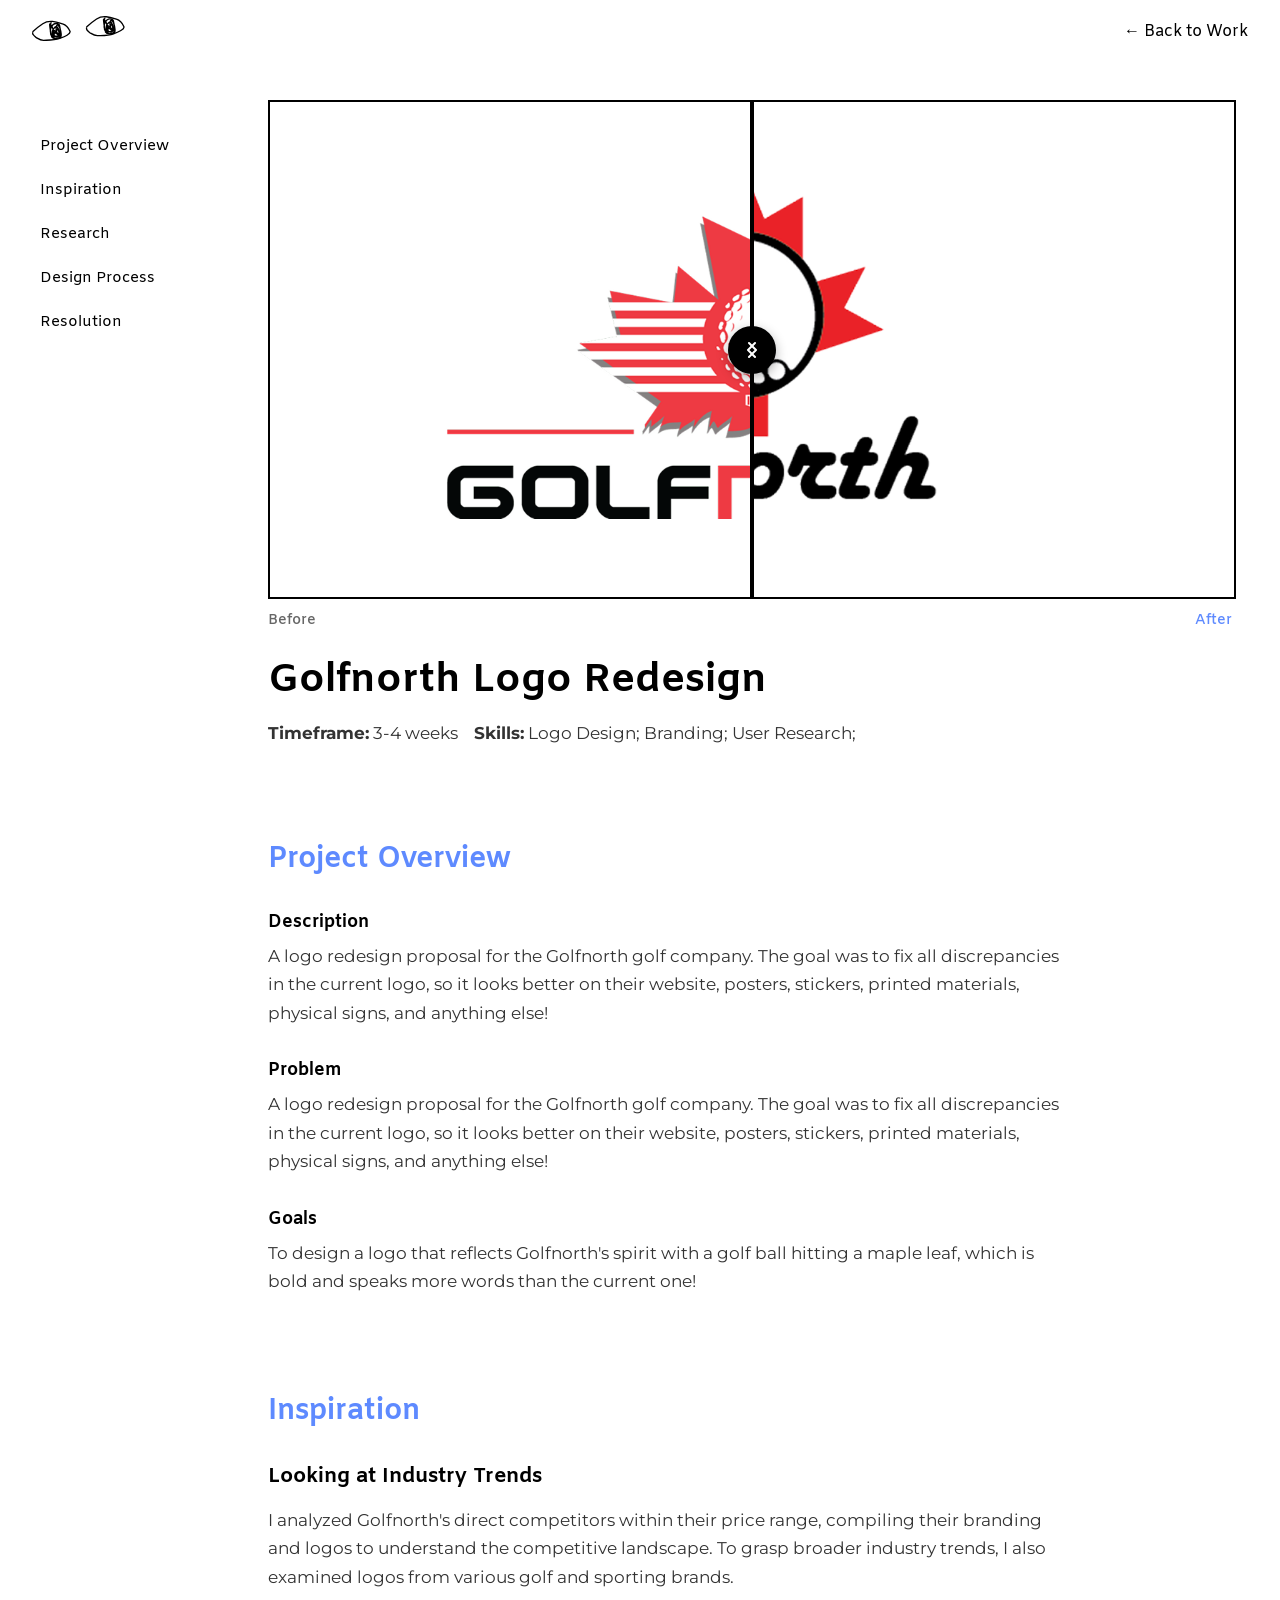
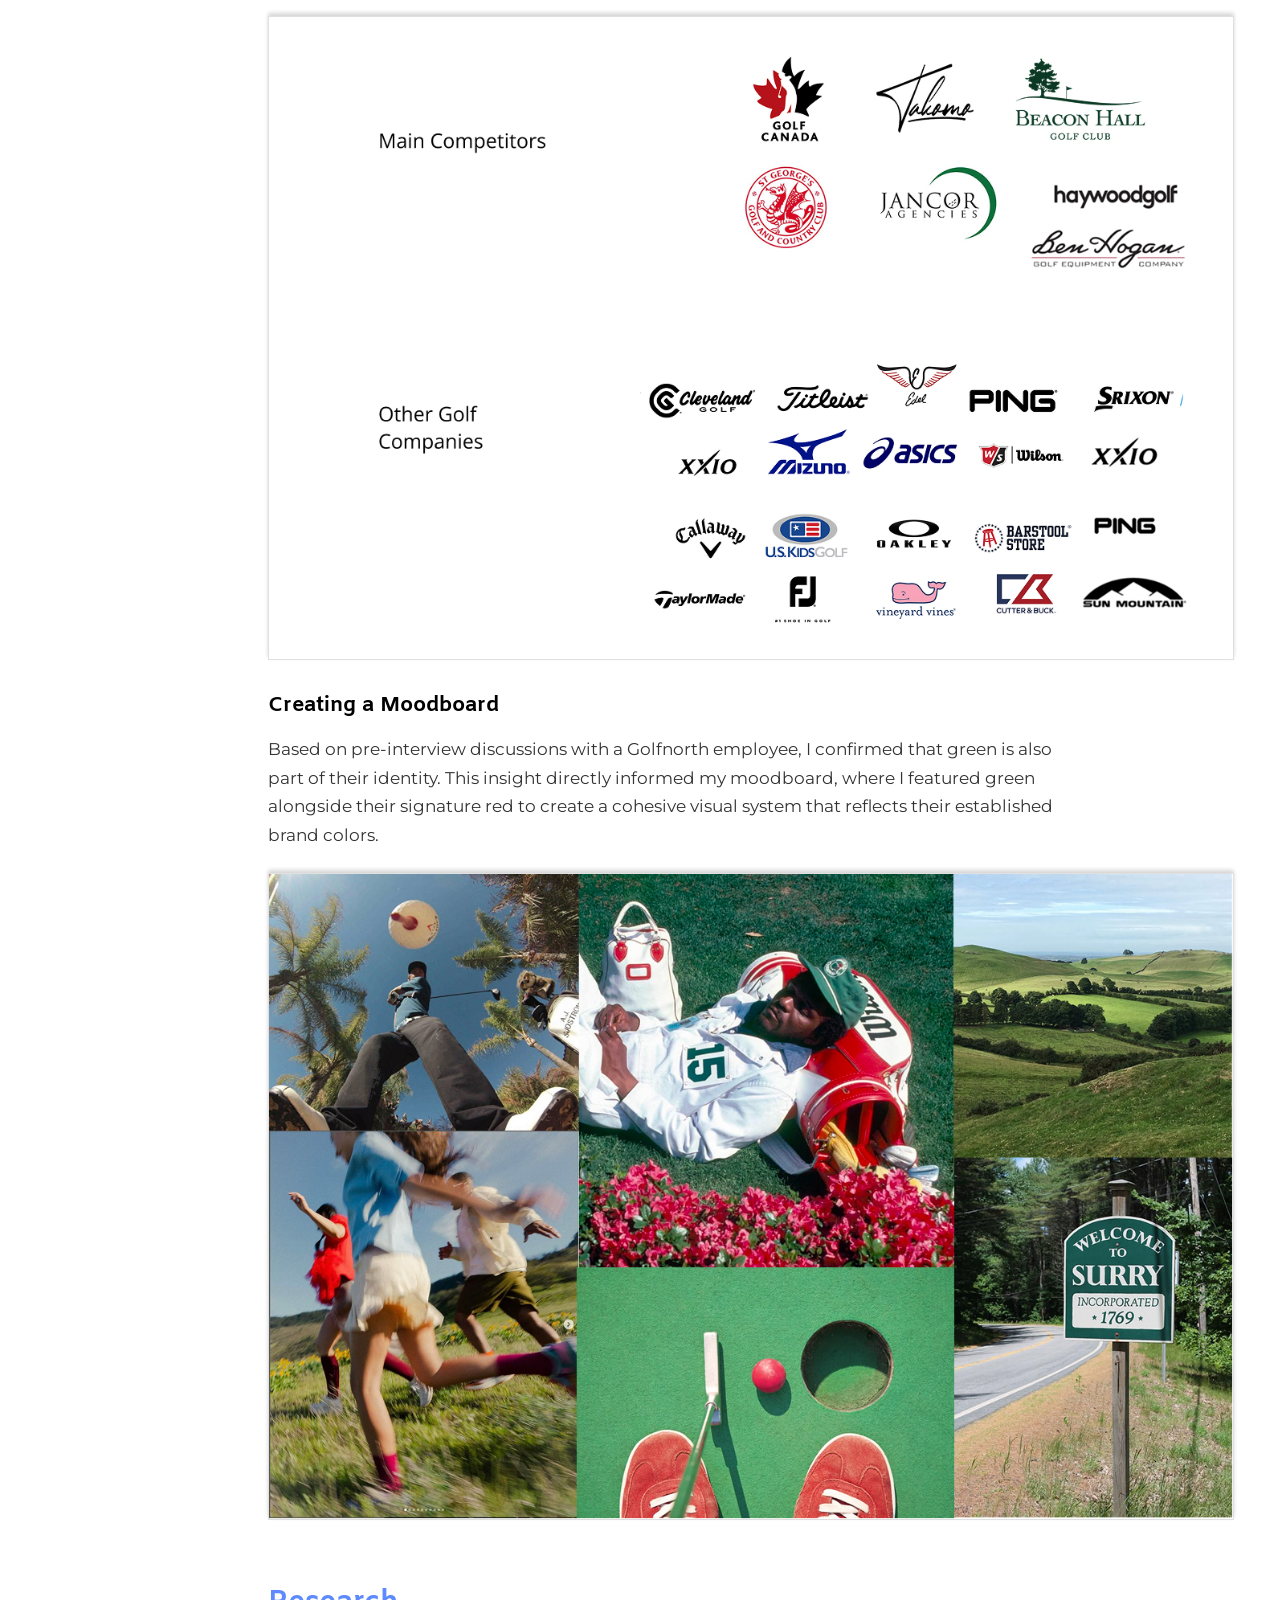
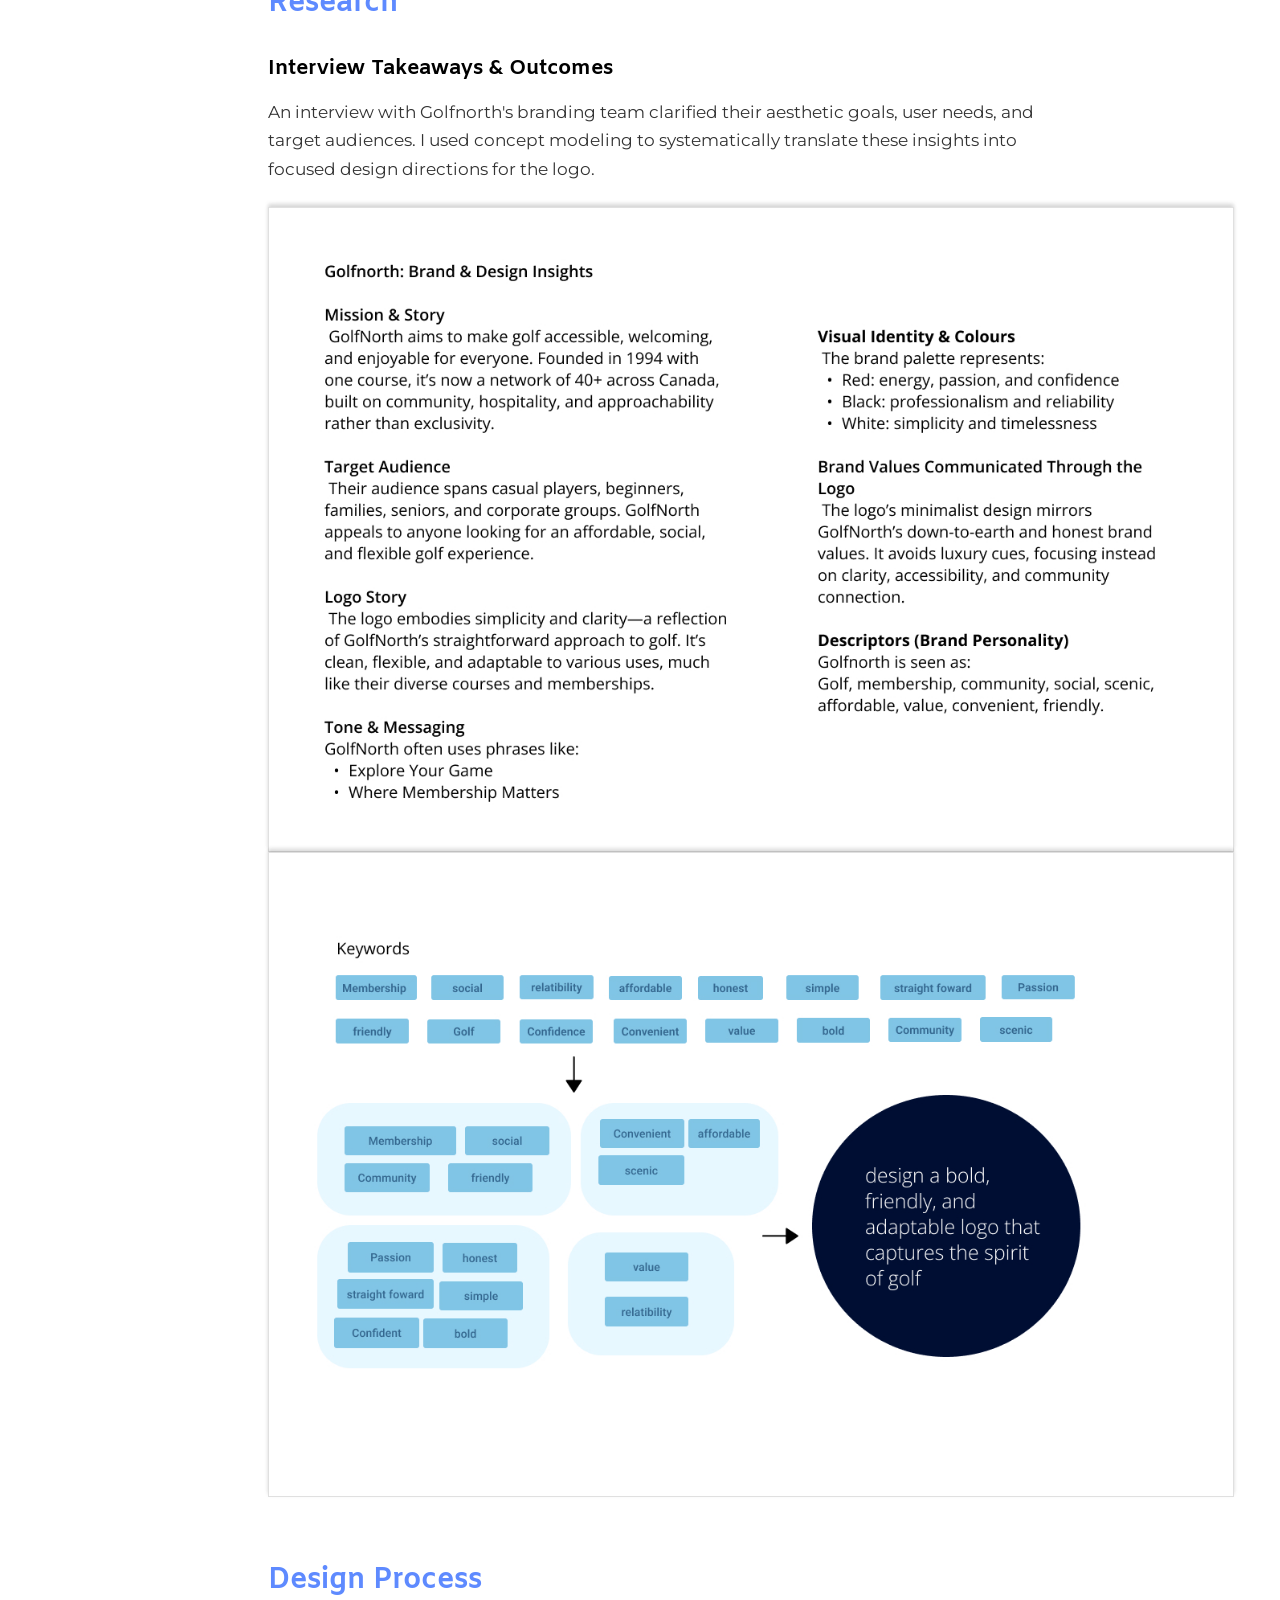
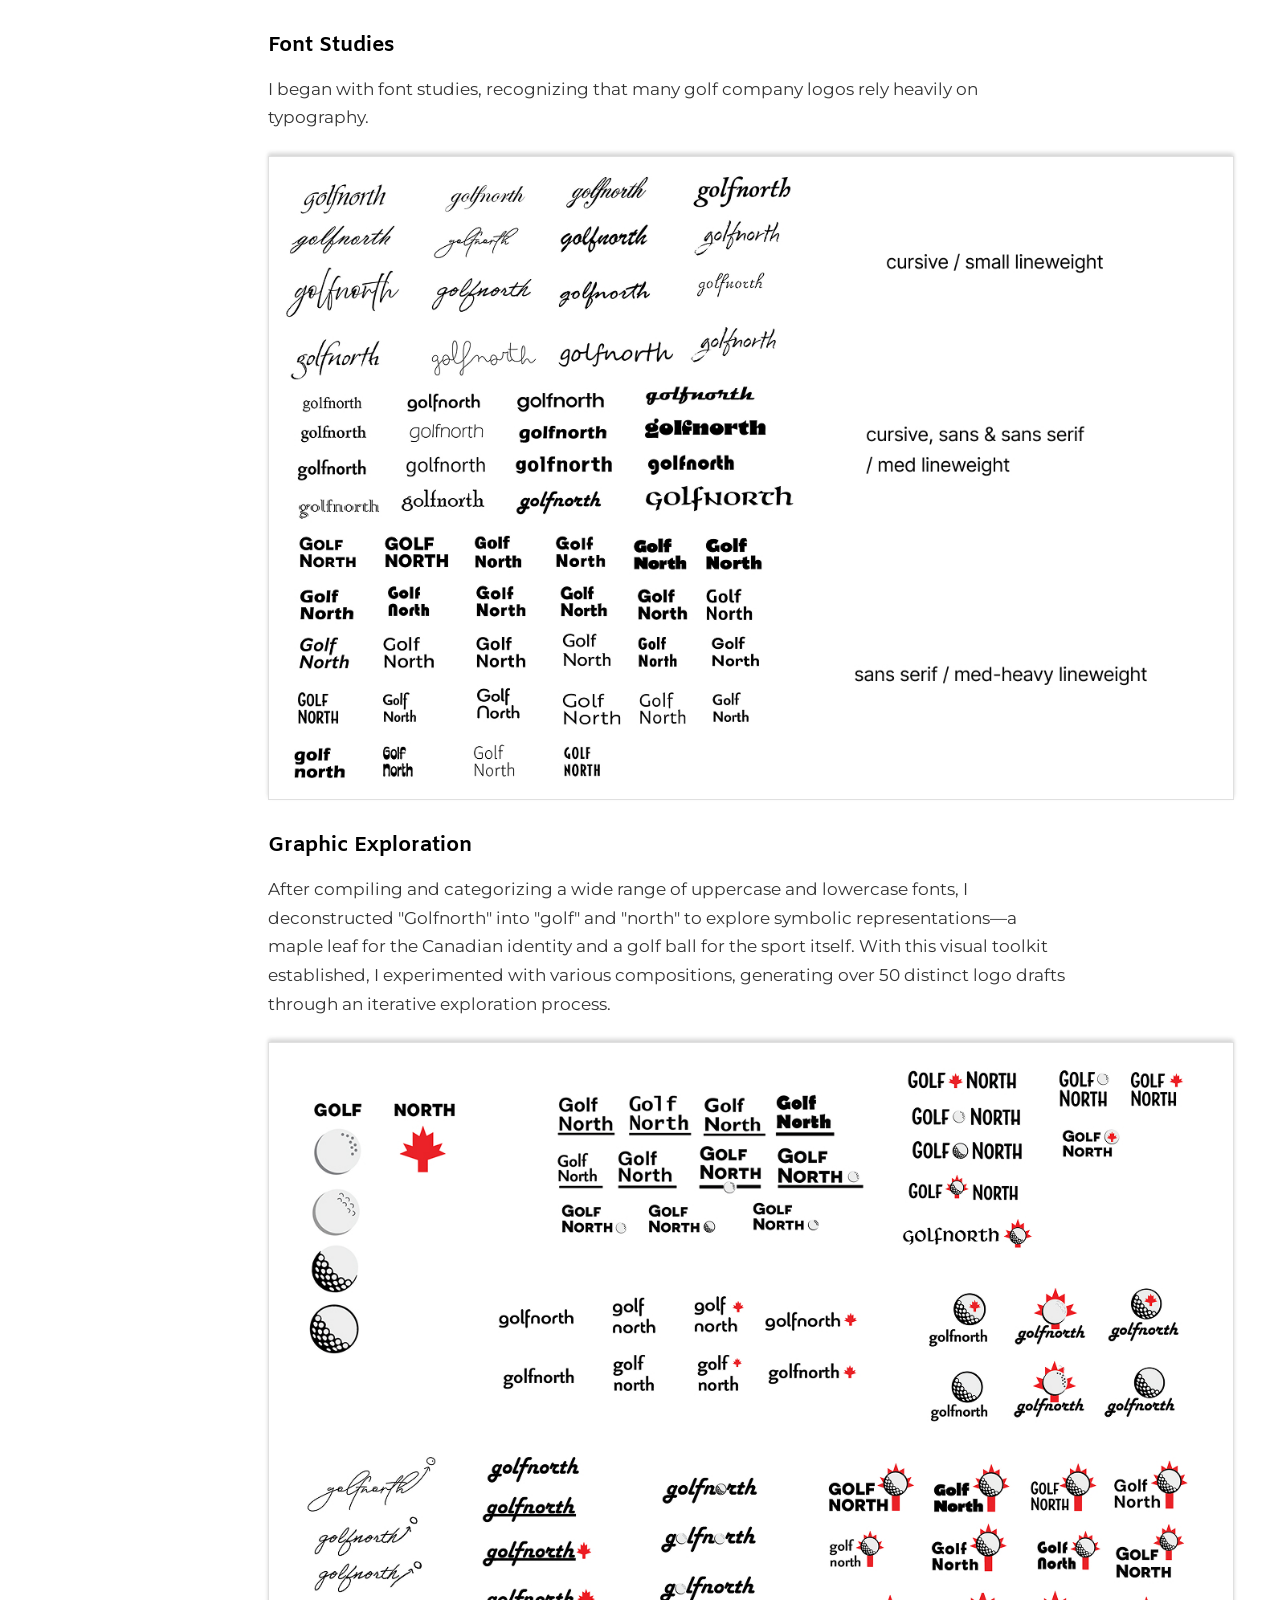
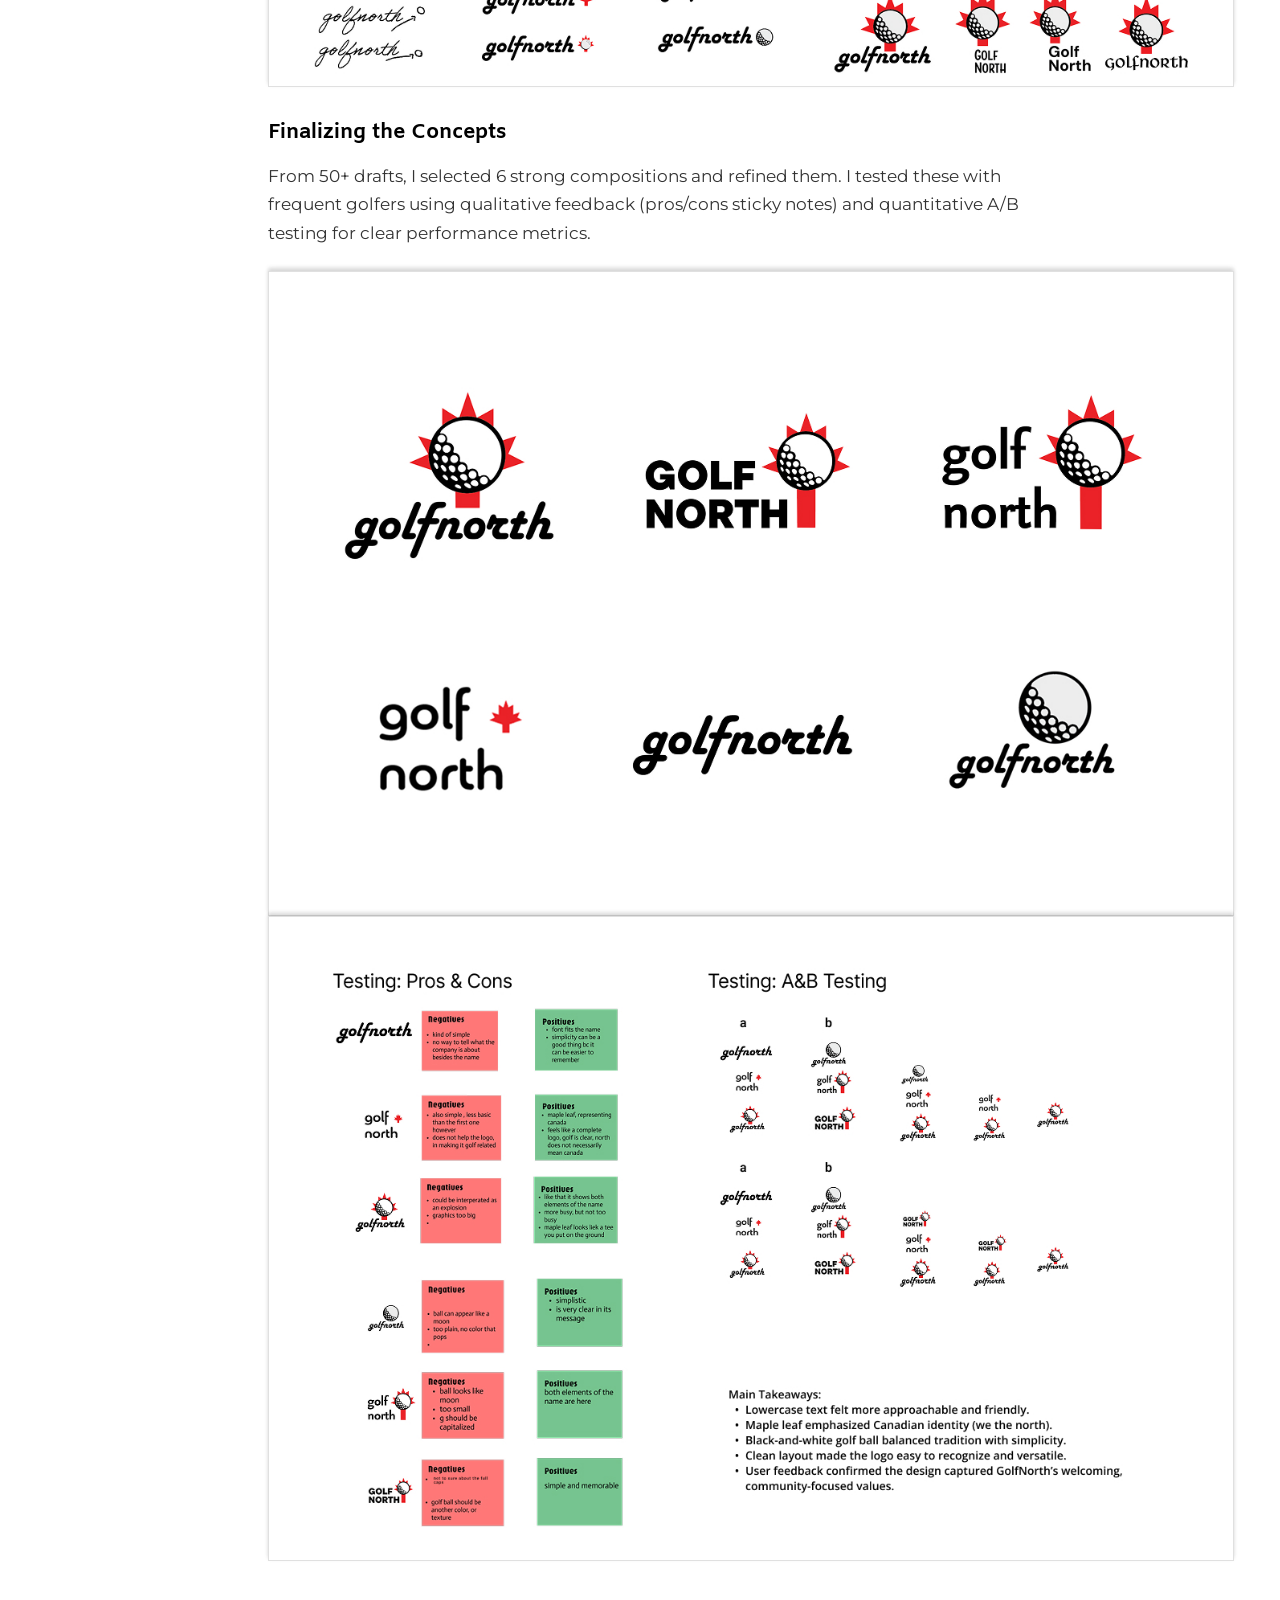
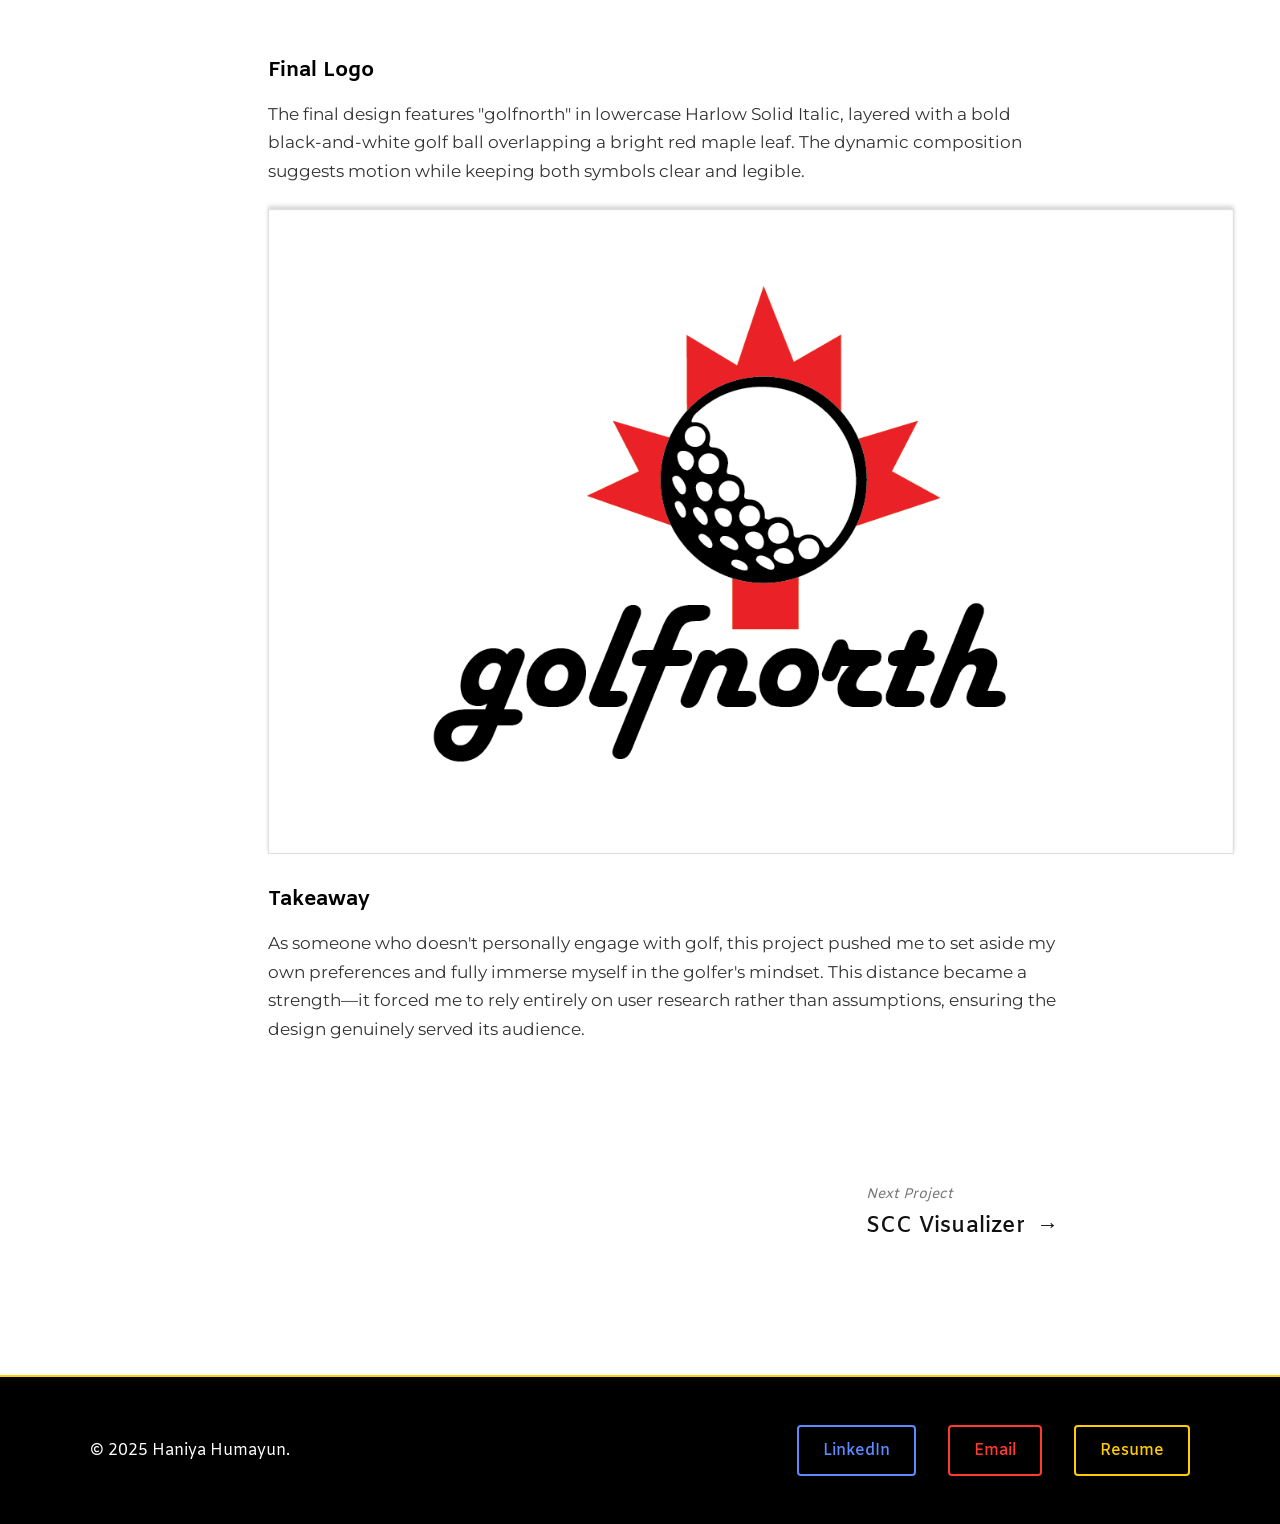
==== commit f7ba0077: "golf.HTML" ====
--- a/golf.HTML
+++ b/golf.HTML
@@ -11,10 +11,10 @@
 <body class="project-page golf-page">
   <!-- Header -->
   <header class="project-header">
-    <a href="index.html" class="eyes-logo">
+    <a href="index.HTML" class="eyes-logo">
       <img src="eyelogo.svg" alt="Logo" />
     </a>
-    <a href="index.html#works" class="back-link">← Back to Work</a>
+    <a href="index.HTML#works" class="back-link">← Back to Work</a>
   </header>
 
   <main class="project-main">
@@ -178,4 +178,5 @@
   <script src="script.js"></script>
   <script src="golf-slider.js"></script>
 </body>
-</html>+
+</html>
--- a/project.css
+++ b/project.css
@@ -1,3 +1,4 @@
+
 
 .project-page .hero-section {
   /* project hero spacing only */
@@ -109,13 +110,13 @@
 
 /* Content Area */
 .project-content {
-  grid-column: 2;
+  /*grid-column: 2;*/
   min-width: 0;
 }
 
 /* Sections */
 .content-section {
-  padding: 4rem 5rem;
+  padding: 2rem 3rem;
   width: 100%;
   box-sizing: border-box;
 }
@@ -194,136 +195,7 @@
   margin-bottom: 0.5rem;
 }
 
-/* LARGE HERO LAPTOP SECTION */
-.hero-laptop-wrapper {
-  position: relative;
-  width: 100%;
-  min-height: 85vh;
-  display: flex;
-  align-items: center;
-  justify-content: center;
-  padding: 2rem 0;
-  margin-bottom: 2rem;
-}
-
-
-.laptop-full-image {
-  width: 100%;
-  height: auto;
-  display: block;
-}
-
-.hero-laptop-wrapper .skills-badge {
-  position: absolute;
-  top: 50%;
-  right: 5%;
-  transform: translateY(-50%);
-  font-family: 'Montserrat', sans-serif;
-  font-size: 0.95rem;
-  color: #333;
-  background: #fff;
-  padding: 1.5rem;
-  border: 2px solid #e0e0e0;
-  border-radius: 8px;
-  max-width: 180px;
-  text-align: left;
-  line-height: 1.6;
-  box-shadow: 0 2px 8px rgba(0,0,0,0.08);
-}
-
-.skills-badge strong {
-  display: block;
-  margin-bottom: 0.3rem;
-  color: #000;
-}
-
-.hero-text-content {
-  text-align: center;
-  margin-bottom: 3rem;
-  padding: 0 2rem;
-}
-
-.hero-text-content h1 {
-  margin-top: 0;
-}
-
-
-.click-indicator {
-  position: absolute;
-  bottom: -2.5rem;
-  left: 50%;
-  transform: translateX(-50%);
-  font-family: 'Amiko', sans-serif;
-  font-size: 0.9rem;
-  color: var(--accent-blue);
-  font-weight: 600;
-  opacity: 0;
-  transition: opacity 0.3s ease;
-}
-
-.laptop-mockup:hover .click-indicator {
-  opacity: 1;
-}
-
-
-/* CENTER: laptop */
-.journey-page .laptop-link {
-  display: block;
-  flex: 1 1 auto;
-  max-width: 760px;
-}
-
-.journey-page .laptop-mockup-large {
-  width: 100%;
-  max-width: 760px;
-  margin: 0 auto;
-}
-
-.journey-page .laptop-full-image {
-  width: 100%;
-  height: auto;
-  max-height: 58vh;      /* THIS is what makes it fit on screen */
-  object-fit: contain;
-  display: block;
-}
-
-/* RIGHT: skills */
-.journey-page .hero-skills {
-  flex: 0 0 240px;
-  font-family: 'Montserrat', sans-serif;
-  font-size: 1.05rem;
-  line-height: 1.5;
-  color: #333;
-}
-
-.journey-page .hero-skills strong {
-  font-family: 'Amiko', sans-serif;
-  color: #000;
-}
-
-/* Responsive: stack nicely */
-@media (max-width: 900px) {
-  .journey-page .hero-row {
-    flex-direction: column;
-    text-align: center;
-    gap: 1.25rem;
-  }
-
-  .journey-page .hero-left-note,
-  .journey-page .hero-skills {
-    flex: none;
-    width: 100%;
-    text-align: center;
-  }
-
-  .journey-page .hero-arrow {
-    margin: 0 auto;
-  }
-
-  .journey-page .laptop-full-image {
-    max-height: 50vh;
-  }
-}
+
 /* BEFORE/AFTER SLIDER */
 .before-after-slider {
   max-width: 800px;
@@ -423,12 +295,13 @@
   display: flex;
   align-items: center;
   justify-content: center;
+  border: 1px solid #e0e0e0;
   overflow: hidden;
   cursor: pointer;
   position: relative;
   transition: all 0.4s ease;
   min-height: 300px;
-  box-shadow: 0 -2px 4px rgba(0,0,0,0.10), 0 -4px 4px rgba(0,0,0,0.08);
+  box-shadow: 0 -2px 4px rgba(0,0,0,0.1), 0 -4px 4px rgba(0,0,0,0.08);
 }
 
 /* Drop Shadow for White Images */
@@ -445,54 +318,7 @@
   transition: transform 0.4s ease;
 }
 
-/* =========================
-   PROJECT OVERVIEW — 2-COLUMN GRID (label + content)
-   Works for Journey, Golf, SCC (and any page using .overview-item)
-   ========================= */
-
-#overview .overview-item{
-  display: grid;
-  grid-template-columns: 170px 1fr;  /* LEFT labels | RIGHT content */
-  column-gap: 2.5rem;
-  row-gap: 0.5rem;
-  align-items: start;
-
-  padding: 1.2rem 0;
-  margin: 0; /* override older margin-bottom */
-}
-
-/* Left column label (Description / Problem / Goals / Role) */
-#overview .overview-item h3{
-  margin: 0;
-  font-family: "Amiko", sans-serif;
-  font-size: 1.35rem;
-  font-weight: 700;
-  color: #333;
-}
-
-/* Right column paragraph */
-#overview .overview-item p{
-  margin: 0;
-  max-width: none; /* IMPORTANT: remove the 800px clamp for this layout */
-}
-
-/* Optional: slightly tighter spacing under the "Project Overview" h2 */
-#overview h2{
-  margin-bottom: 1.75rem;
-}
-
-/* Responsive: stack label above text on smaller screens */
-@media (max-width: 768px){
-  #overview .overview-item{
-    grid-template-columns: 1fr;
-    row-gap: 0.4rem;
-    padding: 1rem 0;
-  }
-
-  #overview .overview-item h3{
-    font-size: 1.2rem;
-  }
-}
+
 
 /* Lightbox */
 .lightbox {
@@ -760,241 +586,7 @@
 }
 
 
-/* =========================================
-   JOURNEYLINE HERO — FINAL OVERRIDES
-   Paste at VERY BOTTOM of project.css
-   ========================================= */
-
-.journey-page .hero-section{
-  padding-top: 2rem !important;
-  padding-bottom: 2rem !important;
-}
-
-/* 3 columns: note | laptop | skills, then meta underneath */
-.journey-page .hero-stage{
-  max-width: 1100px;
-  margin: 0 auto;
-  padding: 0 2rem;
-
-  display: grid;
-  grid-template-columns: minmax(150px, 190px) minmax(320px, 1fr) minmax(180px, 260px);
-  grid-template-rows: auto auto;
-  column-gap: clamp(1rem, 3vw, 2.5rem);
-  row-gap: 1rem;
-  align-items: center;
-}
-
-/* LEFT NOTE */
-.journey-page .hero-annotation{
-  grid-column: 1;
-  grid-row: 1;
-  justify-self: end;
-  align-self: center;
-}
-
-.journey-page .hero-annotation p{
-  margin: 0 0 0.6rem 0;
-  font-family: "Amiko", sans-serif;
-  font-weight: 600;
-  line-height: 1.2;
-  font-size: 0.95rem;
-}
-
-/* Arrow scale down */
-.journey-page .hero-annotation img{
-  width: clamp(85px, 10vw, 120px);
-  height: auto;
-  display: block;
-}
-
-/* CENTER LAPTOP */
-.journey-page .laptop-link{
-  grid-column: 2;
-  grid-row: 1;
-  justify-self: center;
-  width: 100%;
-  max-width: 760px;
-  display: block;
-}
-
-.journey-page .hero-laptop{
-  width: 100%;
-  height: auto;
-
-  /* KEY: keeps it fitting on shorter screens */
-  max-height: clamp(260px, 52vh, 520px);
-  object-fit: contain;
-  display: block;
-}
-
-/* RIGHT SKILLS */
-.journey-page .hero-skills{
-  grid-column: 3;
-  grid-row: 1;
-  justify-self: start;
-  align-self: center;
-
-  font-family: "Montserrat", sans-serif;
-  font-size: 1rem;
-  line-height: 1.6;
-  color: #333;
-}
-
-.journey-page .hero-skills strong{
-  font-family: "Amiko", sans-serif;
-  color: #000;
-}
-
-/* TITLE/META UNDERNEATH (tighten spacing) */
-.journey-page .hero-meta{
-  grid-column: 1 / -1;
-  grid-row: 2;
-  text-align: center;
-  margin-top: 0.25rem;
-}
-
-.journey-page .hero-meta h1{
-  margin: 0.6rem 0 0.35rem 0;   /* smaller gap */
-}
-
-.journey-page .project-subtitle{
-  margin: 0 0 0.9rem 0;        /* smaller gap */
-}
-
-/* Align hero text column with Overview column */
-.journey-page #hero.content-section{
-  padding-left: 5rem;
-  padding-right: 5rem;
-}
-@media (max-width: 1024px){
-  .journey-page #hero.content-section{
-    padding-left: 3rem;
-    padding-right: 3rem;
-  }
-}
-@media (max-width: 768px){
-  .journey-page #hero.content-section{
-    padding-left: 1.5rem;
-    padding-right: 1.5rem;
-  }
-}
-
-/* RESPONSIVE: stack on smaller widths */
-@media (max-width: 900px){
-  .journey-page .hero-stage{
-    grid-template-columns: 1fr;
-    grid-template-rows: auto auto auto auto;
-    text-align: center;
-  }
-
-  .journey-page .hero-annotation{
-    grid-column: 1;
-    grid-row: 1;
-    justify-self: center;
-  }
-
-  .journey-page .laptop-link{
-    grid-column: 1;
-    grid-row: 2;
-  }
-
-  .journey-page .hero-skills{
-    grid-column: 1;
-    grid-row: 3;
-    justify-self: center;
-    text-align: center;
-  }
-
-  .journey-page .hero-meta{
-    grid-column: 1;
-    grid-row: 4;
-  }
-}
-
-.journey-page .hero-stage{
-  max-width: 1100px;
-  margin: 0 auto;
-}
-
-/* Row: left note | laptop | skills */
-.journey-page .hero-row{
-  display: grid;
-  grid-template-columns: 170px 1fr 240px;
-  align-items: center;
-  gap: clamp(1.25rem, 3vw, 2.5rem);
-}
-
-/* LEFT */
-.journey-page .hero-annotation p{
-  font-family: 'Amiko', sans-serif;
-  font-weight: 600;
-  margin: 0 0 0.6rem 0;
-  line-height: 1.2;
-}
-
-/* Vector78 smaller */
-.journey-page .hero-annotation img{
-  width: clamp(70px, 6vw, 95px);
-  height: auto;
-  display: block;
-}
-
-/* CENTER laptop bigger, but still fits screen */
-.journey-page .laptop-link img{
-  width: 100%;
-  /*max-width: 90%;
-  max-height: 52vh;  */       /* key: keeps it fitting on smaller screens */
-  object-fit: contain;
-  display: block;
-  margin: 0 auto;
-}
-
-/* RIGHT skills */
-.journey-page .hero-skills{
-  font-family: 'Montserrat', sans-serif;
-  font-size: 1.05rem;
-  line-height: 1.55;
-  color: #333;
-}
-.journey-page .hero-skills strong{
-  font-family: 'Amiko', sans-serif;
-  color: #000;
-}
-
-/* BELOW: align hero text with the same left edge as your sections */
-.journey-page .hero-meta{
-  margin-top: 1.25rem;
-  text-align: left; /* matches the overview column */
-}
-
-/* Tighten laptop-to-title spacing */
-.journey-page .hero-meta h1{
-  margin: 0.6rem 0 0.6rem 0;
-}
-
-/* Responsive stacking */
-@media (max-width: 900px){
-  .journey-page .hero-row{
-    grid-template-columns: 1fr;
-    text-align: center;
-  }
-  .journey-page .hero-meta{
-    text-align: left; /* keep consistent with the page content */
-  }
-  .journey-page .hero-annotation{
-    justify-self: center;
-  }
-  .journey-page .hero-skills{
-    justify-self: center;
-  }
-  .journey-page .laptop-link img{
-    max-height: 46vh;
-  }
-}
-
-/* =========================
-   GOLF HERO FIX (slider fits + aligns with title)
-   ========================= */
+/* GOLF HERO FIX (slider fits + aligns with title) */
 
 .golf-page #hero {
   /* less vertical padding so everything fits on first screen */
@@ -1036,9 +628,7 @@
   padding-bottom: 0;
 }
 
-/* =========================
-   SCC HERO (wireframe match)
-   ========================= */
+/* SCC HERO (wireframe match) */
 .scc-page .hero-section{
   padding-top: 2rem;
   padding-bottom: 2rem;
@@ -1048,8 +638,8 @@
 .scc-page .scc-hero-stage{
   position: relative;
   max-width: 1100px;
-  margin: 0 auto 1.25rem;
-  padding: 0 2rem;
+  /*margin: 0 auto 1.25rem;
+  padding: 0 2rem;*/
 
   display: grid;
   grid-template-columns: 170px minmax(320px, 1fr) 240px;
@@ -1361,3 +951,192 @@
 .next-arrow {
   font-weight: 800;
 }
+
+/* =========================================
+   JOURNEYLINE HERO — wireframe layout
+   ========================================= */
+
+.journey-page #hero{
+  padding-top: 2.5rem;
+  padding-bottom: 2.5rem;
+}
+
+/* 2 columns: main (left) + sidebar (right) */
+.journey-page .journey-hero{
+  max-width: 1100px;
+  margin: 0 auto;
+  display: grid;
+  grid-template-columns: 1fr 260px;
+  gap: 2.5rem;
+  align-items: start;
+}
+
+/* LEFT block (image + title/meta aligned together) */
+.journey-page .journey-hero-main{
+  display: flex;
+  flex-direction: column;
+  align-items: center;     /* centers image + title like your wireframe */
+}
+
+.journey-page .journey-hero-image{
+  width: 100%;
+  max-width: 820px;
+  height: auto;
+  display: block;
+}
+
+/* title sits directly under image, aligned with it */
+.journey-page .journey-hero-title{
+  margin: 1.5rem 0 0.75rem;
+  text-align: left;
+  font-family: "Amiko", sans-serif;
+}
+
+/* timeframe/team row under title */
+.journey-page .journey-hero-meta{
+  display: flex;
+  gap: 3rem;
+  justify-content: left;
+  flex-wrap: wrap;
+  color: #111;
+  font-family: "Montserrat", sans-serif;
+}
+
+.journey-page .journey-hero-meta p{
+  margin: 0;
+}
+
+/* RIGHT stacked boxes */
+.journey-page .journey-hero-side{
+  display: flex;
+  flex-direction: column;
+  gap: 1.25rem;
+}
+
+/* shared box style */
+.journey-page .journey-box{
+  border-radius: 12px;
+  padding: 1.1rem 1.1rem;
+  font-family: "Montserrat", sans-serif;
+  line-height: 1.25;
+  text-decoration: none;
+}
+
+/* top dark clickable box */
+.journey-page .journey-box-dark{
+  background: #000;
+  color: #fff;
+  font-weight: 600;
+}
+
+/* lower light skills box */
+.journey-page .journey-box-light{
+  background: #fff;
+  color: #111;
+  border: 1.5px solid #111;
+}
+
+/* Responsive: stack sidebar under main */
+@media (max-width: 900px){
+  .journey-page .journey-hero{
+    grid-template-columns: 1fr;
+  }
+  .journey-page .journey-hero-side{
+    max-width: 340px;
+    margin: 0 auto;
+  }
+}
+
+
+
+/* =========================================
+   SCC HERO — wireframe layout (like Journey)
+   ========================================= */
+
+.scc-page #hero{
+  padding-top: 2.5rem;
+  padding-bottom: 2.5rem;
+}
+
+/* 2 columns: main (left) + sidebar (right) */
+.scc-page .scc-hero{
+  max-width: 1100px;
+  margin: 0 auto;
+  display: grid;
+  grid-template-columns: 1fr 260px;
+  gap: 2.5rem;
+  align-items: start;
+}
+
+/* LEFT block (image + title/meta aligned together) */
+.scc-page .scc-hero-main{
+  display: flex;
+  flex-direction: column;
+  align-items: center;
+}
+
+.scc-page .scc-hero-image{
+  width: 100%;
+  max-width: 820px;
+  height: auto;
+  display: block;
+}
+
+.scc-page .scc-hero-title{
+  margin: 1.5rem 0 0.75rem;
+  text-align: left;
+  font-family: "Amiko", sans-serif;
+}
+
+.scc-page .scc-hero-meta{
+  display: flex;
+  gap: 3rem;
+  justify-content: left;
+  flex-wrap: wrap;
+  color: #111;
+  font-family: "Montserrat", sans-serif;
+}
+
+.scc-page .scc-hero-meta p{
+  margin: 0;
+}
+
+/* RIGHT stacked boxes */
+.scc-page .scc-hero-side{
+  display: flex;
+  flex-direction: column;
+  gap: 1.25rem;
+}
+
+.scc-page .scc-box{
+  border-radius: 12px;
+  padding: 1.1rem 1.1rem;
+  font-family: "Montserrat", sans-serif;
+  line-height: 1.25;
+  text-decoration: none;
+}
+
+.scc-page .scc-box-dark{
+  background: #000;
+  color: #fff;
+  font-weight: 600;
+}
+
+.scc-page .scc-box-light{
+  background: #fff;
+  color: #111;
+  border: 1.5px solid #111;
+}
+
+/* Responsive: stack sidebar under main */
+@media (max-width: 900px){
+  .scc-page .scc-hero{
+    grid-template-columns: 1fr;
+  }
+  .scc-page .scc-hero-side{
+    max-width: 340px;
+    margin: 0 auto;
+  }
+}
+
+
